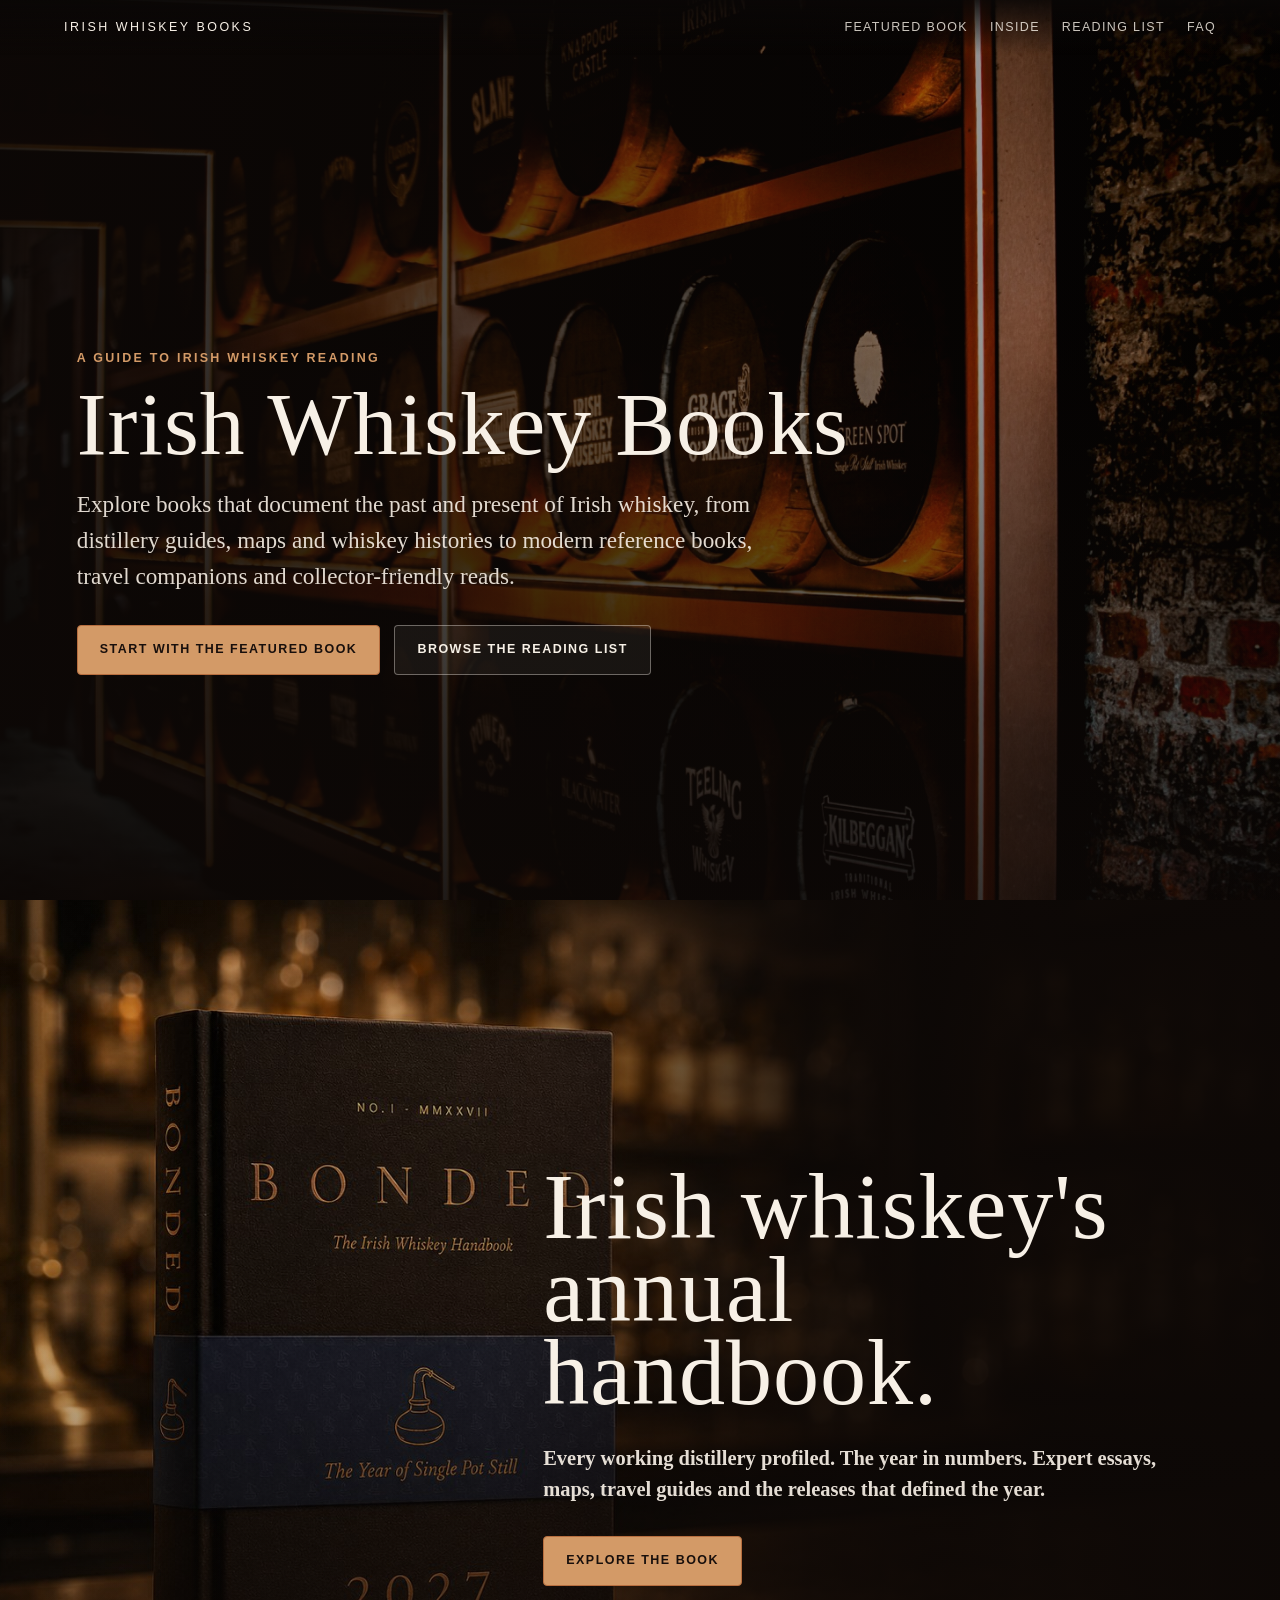
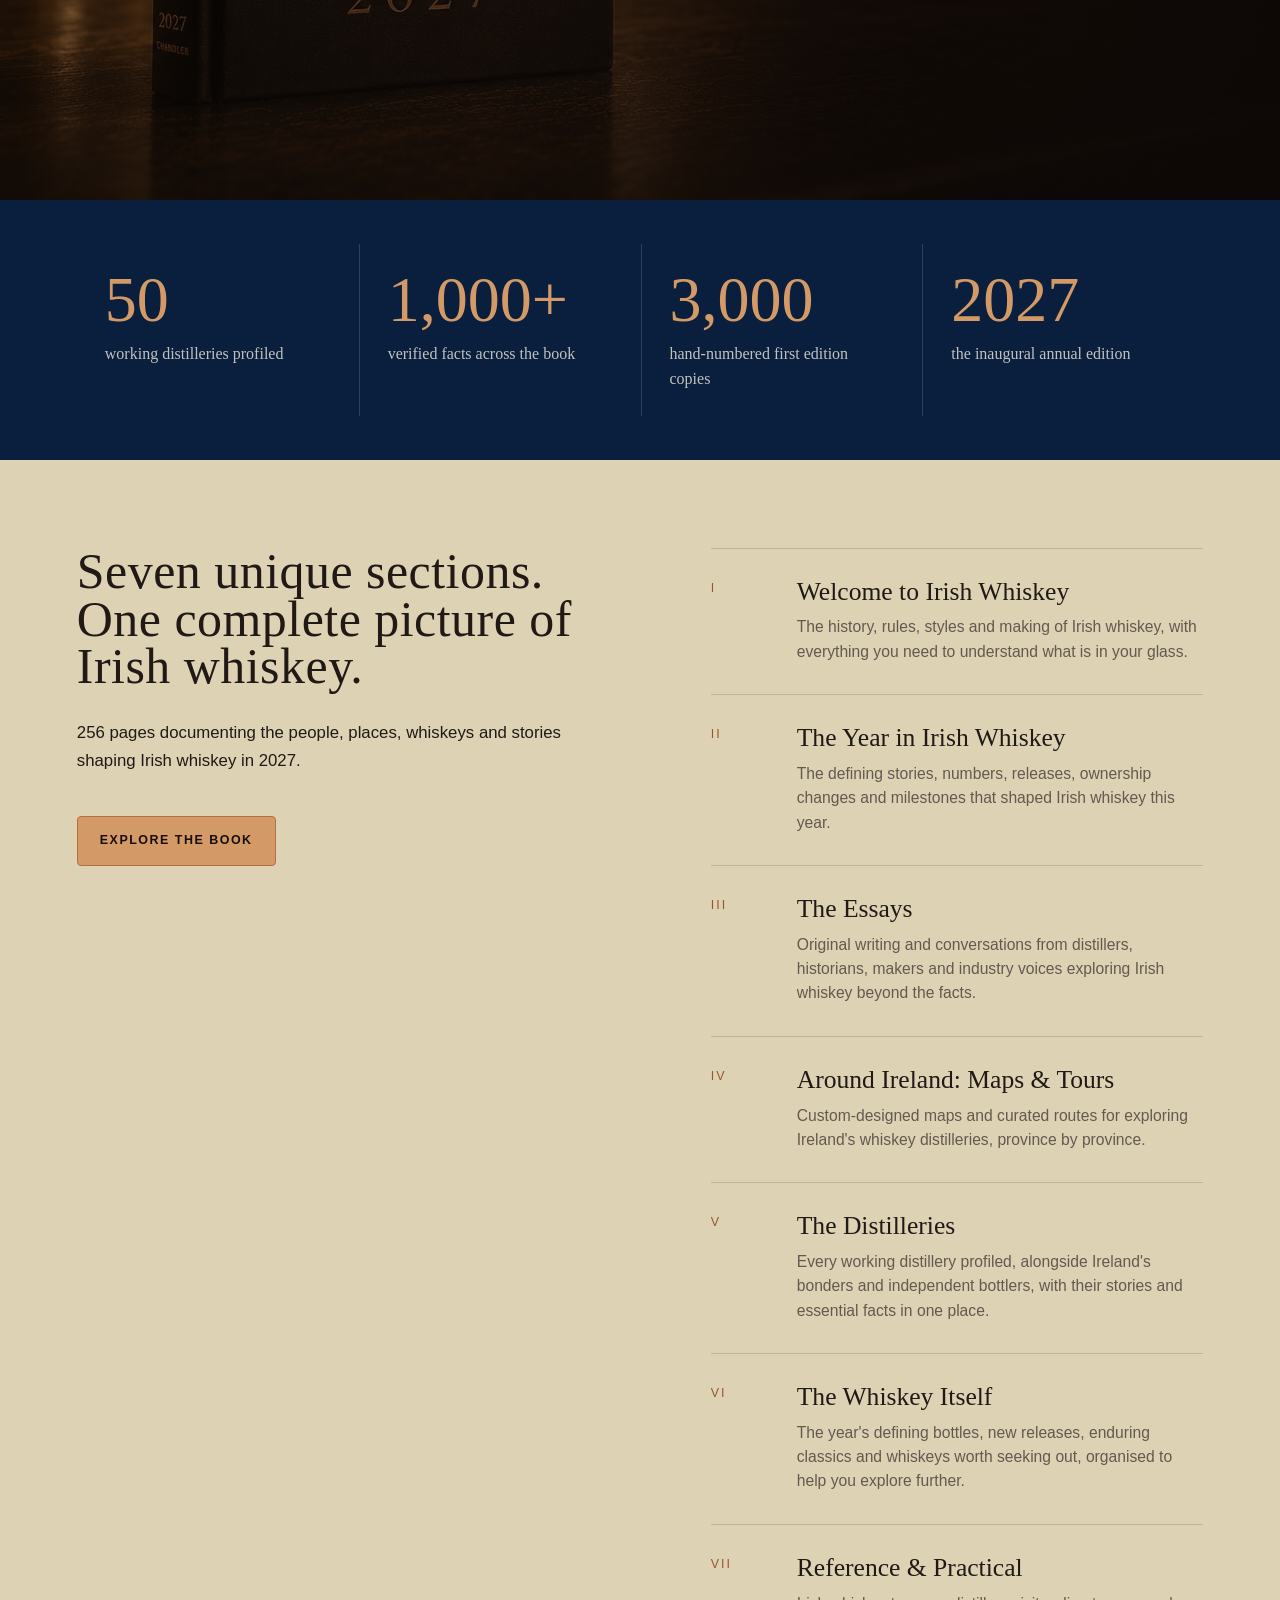
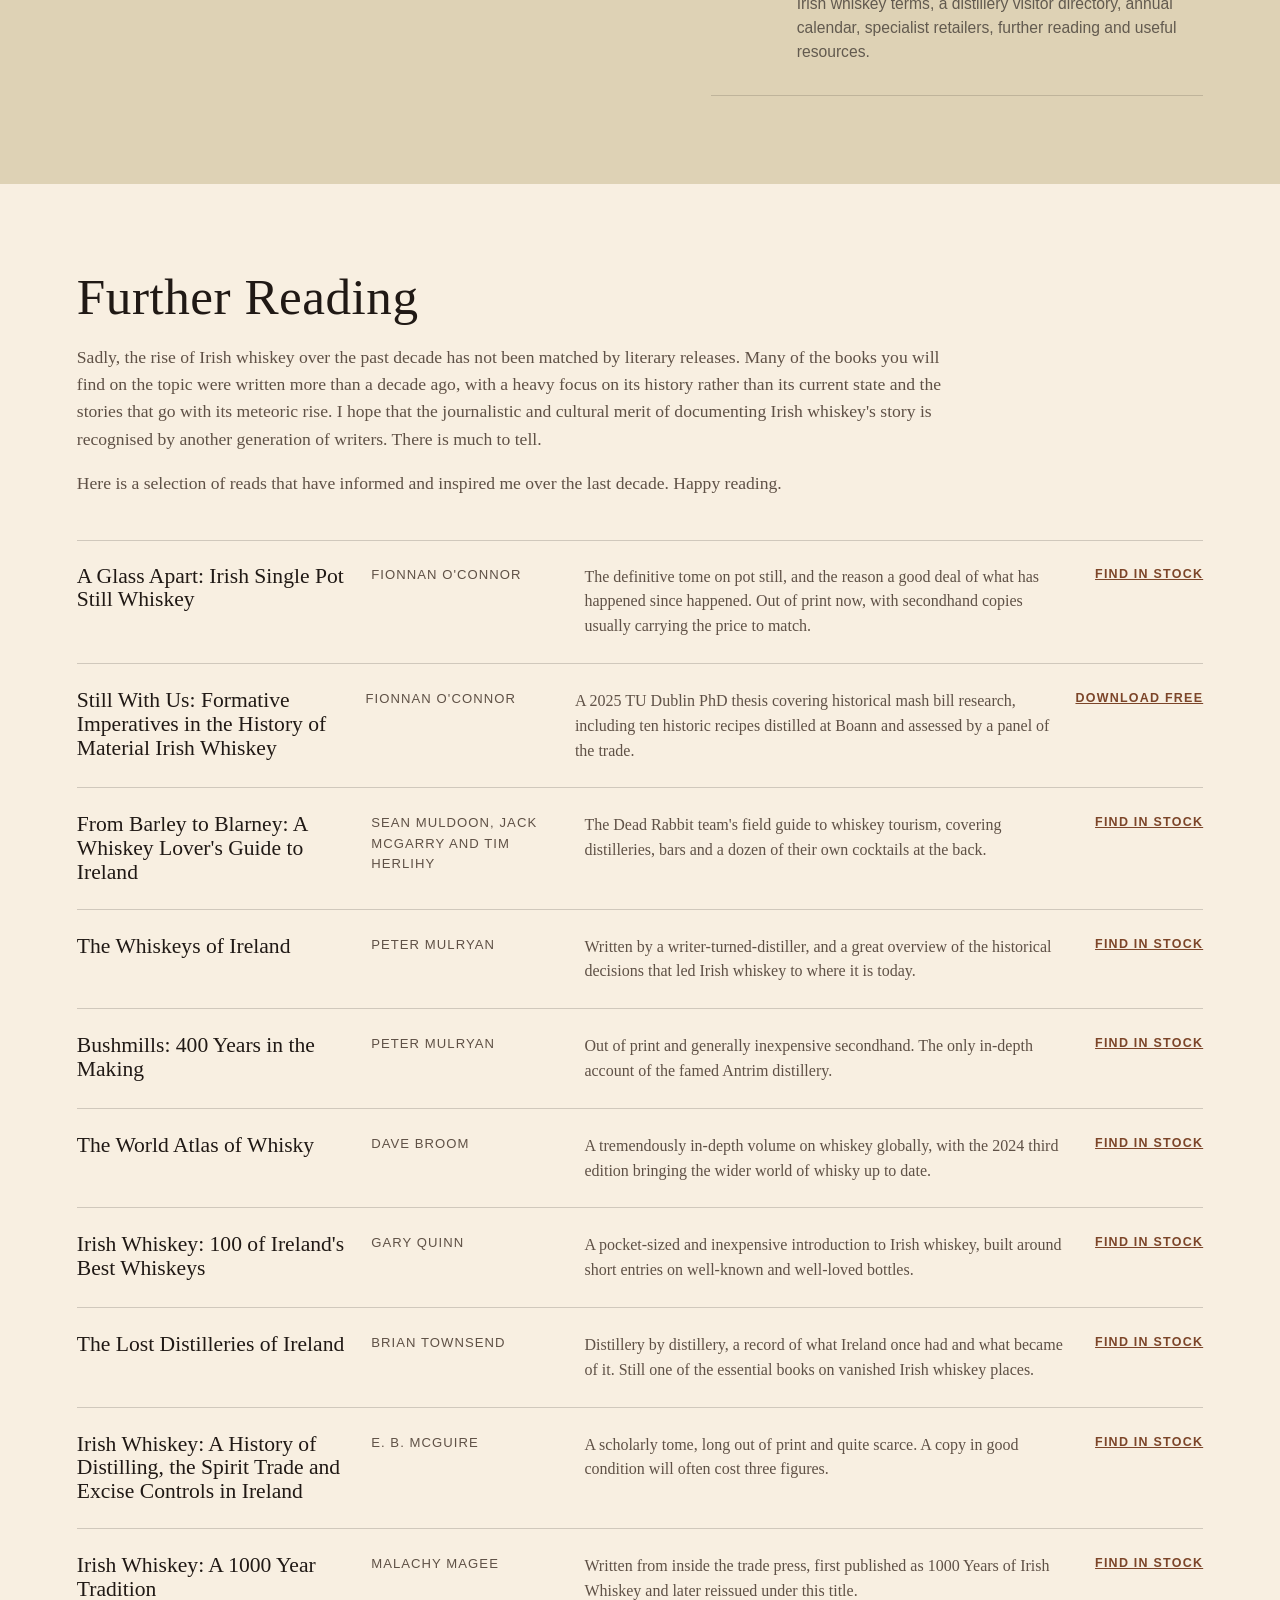
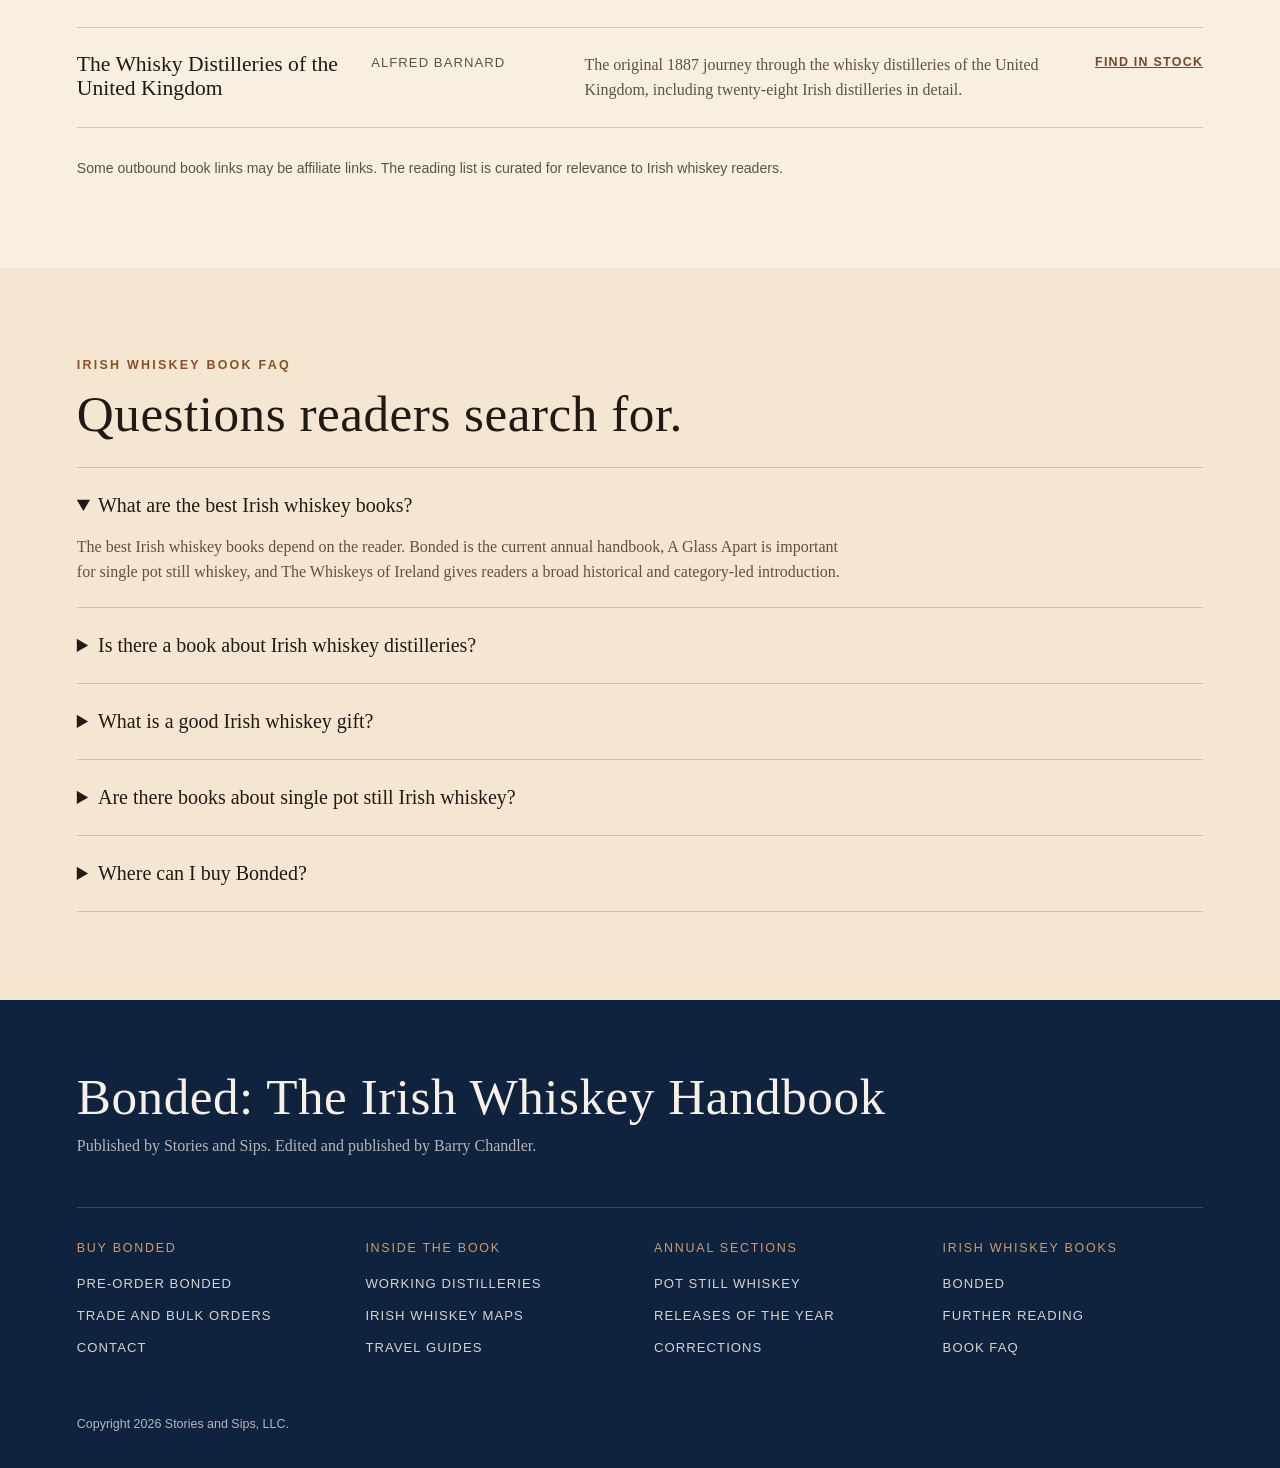
==== index.html @ 0c405971 "Open external links in new windows" ====
<!doctype html>
<html lang="en">
  <head>
    <meta charset="utf-8">
    <meta name="viewport" content="width=device-width, initial-scale=1">
    <title>Irish Whiskey Books | Bonded: The Irish Whiskey Handbook</title>
    <meta name="description" content="Explore Irish whiskey books, from distillery guides and single pot still histories to Bonded: The Irish Whiskey Handbook and other essential Irish whiskey reads.">
    <link rel="canonical" href="https://irishwhiskeybooks.com/">
    <meta name="robots" content="index,follow">
    <meta property="og:title" content="Irish Whiskey Books | Bonded: The Irish Whiskey Handbook">
    <meta property="og:description" content="Explore Irish whiskey books, from distillery guides and single pot still histories to annual handbooks and essential Irish whiskey reads.">
    <meta property="og:type" content="website">
    <meta property="og:url" content="https://irishwhiskeybooks.com/">
    <meta property="og:image" content="https://irishwhiskeybooks.com/assets/barrel-header.jpeg">
    <meta name="twitter:card" content="summary_large_image">
    <meta name="twitter:title" content="Irish Whiskey Books | Bonded: The Irish Whiskey Handbook">
    <meta name="twitter:description" content="Explore Irish whiskey books, from distillery guides and single pot still histories to annual handbooks and essential Irish whiskey reads.">
    <meta name="twitter:image" content="https://irishwhiskeybooks.com/assets/barrel-header.jpeg">
    <link rel="stylesheet" href="styles.css">
    <script type="application/ld+json">
      {
        "@context": "https://schema.org",
        "@graph": [
          {
            "@type": "WebSite",
            "@id": "https://irishwhiskeybooks.com/#website",
            "name": "Irish Whiskey Books",
            "url": "https://irishwhiskeybooks.com/",
            "description": "A curated guide to Irish whiskey books, including distillery guides, single pot still histories, annual handbooks and essential Irish whiskey reads."
          },
          {
            "@type": "Book",
            "@id": "https://irishwhiskeybooks.com/#bonded",
            "name": "Bonded: The Irish Whiskey Handbook",
            "isbn": "978-1-0668172-0-7",
            "bookFormat": "https://schema.org/Hardcover",
            "inLanguage": "en",
            "author": {
              "@type": "Person",
              "name": "Barry Chandler"
            },
            "publisher": {
              "@type": "Organization",
              "name": "Stories and Sips"
            },
            "offers": {
              "@type": "Offer",
              "price": "39.00",
              "priceCurrency": "EUR",
              "availability": "https://schema.org/PreOrder",
              "url": "https://irishwhiskeyhandbook.com/#purchase"
            }
          },
          {
            "@type": "FAQPage",
            "@id": "https://irishwhiskeybooks.com/#faq",
            "mainEntity": [
              {
                "@type": "Question",
                "name": "What are the best Irish whiskey books?",
                "acceptedAnswer": {
                  "@type": "Answer",
                  "text": "For a current annual guide, Bonded: The Irish Whiskey Handbook is designed as a modern reference to Irish whiskey distilleries, releases, maps, numbers, essays and verified facts."
                }
              },
              {
                "@type": "Question",
                "name": "Is there an annual Irish whiskey book?",
                "acceptedAnswer": {
                  "@type": "Answer",
                  "text": "Bonded is an annual Irish whiskey handbook, designed to document the distilleries, makers, releases, maps, numbers and stories shaping Irish whiskey each year."
                }
              },
              {
                "@type": "Question",
                "name": "What book covers Irish whiskey distilleries?",
                "acceptedAnswer": {
                  "@type": "Answer",
                  "text": "Bonded profiles every working Irish whiskey distillery and explains each site through fact boxes, regional context and annual category reporting."
                }
              },
              {
                "@type": "Question",
                "name": "What is a good Irish whiskey book for collectors?",
                "acceptedAnswer": {
                  "@type": "Answer",
                  "text": "Bonded is designed for collectors who want context around limited releases, production shifts, annual milestones and the whiskeys that defined the year."
                }
              },
              {
                "@type": "Question",
                "name": "What book explains single pot still Irish whiskey?",
                "acceptedAnswer": {
                  "@type": "Answer",
                  "text": "Bonded's first edition focuses on The Year of Single Pot Still, while A Glass Apart remains an important modern reference on Irish single pot still whiskey."
                }
              },
              {
                "@type": "Question",
                "name": "Where can I buy Bonded: The Irish Whiskey Handbook?",
                "acceptedAnswer": {
                  "@type": "Answer",
                  "text": "Bonded is available to pre-order from IrishWhiskeyHandbook.com, with global delivery and shipping expected in the first week of December 2026."
                }
              }
            ]
          },
          {
            "@type": "ItemList",
            "@id": "https://irishwhiskeybooks.com/#reading-list",
            "name": "Further Reading",
            "itemListOrder": "https://schema.org/ItemListOrderAscending",
            "numberOfItems": 11,
            "itemListElement": [
              {
                "@type": "ListItem",
                "position": 1,
                "item": {
                  "@type": "Book",
                  "name": "A Glass Apart: Irish Single Pot Still Whiskey",
                  "url": "https://www.elsefinebooksellers.com/product/11438/A-Glass-Apart-Irish-Single-Pot-Still-Whiskey",
                  "author": {
                    "@type": "Person",
                    "name": "Fionnan O'Connor"
                  }
                }
              },
              {
                "@type": "ListItem",
                "position": 2,
                "item": {
                  "@type": "Book",
                  "name": "Still With Us: Formative Imperatives in the History of Material Irish Whiskey, c. 1324 to 1980",
                  "url": "https://arrow.tudublin.ie/tfschcafdoc/7/",
                  "author": {
                    "@type": "Person",
                    "name": "Fionnan O'Connor"
                  }
                }
              },
              {
                "@type": "ListItem",
                "position": 3,
                "item": {
                  "@type": "Book",
                  "name": "From Barley to Blarney: A Whiskey Lover's Guide to Ireland",
                  "url": "https://www.speedyhen.com/product/sean-muldoon/from-barley-to-blarney--a-whiskey-lovers-guide-to-ireland/23897467"
                }
              },
              {
                "@type": "ListItem",
                "position": 4,
                "item": {
                  "@type": "Book",
                  "name": "The Whiskeys of Ireland",
                  "url": "https://blackwaterdistillery.ie/product/whiskeys-of-ireland-signed/",
                  "author": {
                    "@type": "Person",
                    "name": "Peter Mulryan"
                  }
                }
              },
              {
                "@type": "ListItem",
                "position": 5,
                "item": {
                  "@type": "Book",
                  "name": "Bushmills: 400 Years in the Making",
                  "url": "https://www.amazon.co.uk/Bushmills-400-Years-Making/dp/1847580920",
                  "author": {
                    "@type": "Person",
                    "name": "Peter Mulryan"
                  }
                }
              },
              {
                "@type": "ListItem",
                "position": 6,
                "item": {
                  "@type": "Book",
                  "name": "The World Atlas of Whisky",
                  "url": "https://www.amazon.nl/-/en/World-Atlas-Whisky-3rd-distilleries/dp/1784726737",
                  "author": {
                    "@type": "Person",
                    "name": "Dave Broom"
                  }
                }
              },
              {
                "@type": "ListItem",
                "position": 7,
                "item": {
                  "@type": "Book",
                  "name": "Irish Whiskey: 100 of Ireland's Best Whiskeys",
                  "url": "https://www.amazon.nl/-/en/Irish-Whiskey-Irelands-best-known-most-loved/dp/0008340668",
                  "author": {
                    "@type": "Person",
                    "name": "Gary Quinn"
                  }
                }
              },
              {
                "@type": "ListItem",
                "position": 8,
                "item": {
                  "@type": "Book",
                  "name": "The Lost Distilleries of Ireland",
                  "url": "https://www.abebooks.co.uk/Lost-Distilleries-Ireland-Brian-Townsend-Neil/32471209295/bd",
                  "author": {
                    "@type": "Person",
                    "name": "Brian Townsend"
                  }
                }
              },
              {
                "@type": "ListItem",
                "position": 9,
                "item": {
                  "@type": "Book",
                  "name": "Irish Whiskey: A History of Distilling, the Spirit Trade and Excise Controls in Ireland",
                  "url": "https://www.deburcararebooks.com/product/books/history/mcguire-irish-whiskey/",
                  "author": {
                    "@type": "Person",
                    "name": "E. B. McGuire"
                  }
                }
              },
              {
                "@type": "ListItem",
                "position": 10,
                "item": {
                  "@type": "Book",
                  "name": "Irish Whiskey: A 1000 Year Tradition",
                  "url": "https://www.abebooks.com/9780862782283/Irish-Whiskey-1000-Year-Tradition-0862782287/plp",
                  "author": {
                    "@type": "Person",
                    "name": "Malachy Magee"
                  }
                }
              },
              {
                "@type": "ListItem",
                "position": 11,
                "item": {
                  "@type": "Book",
                  "name": "The Whisky Distilleries of the United Kingdom",
                  "url": "https://birlinn.co.uk/product/the-whisky-distilleries-of-the-united-kingdom-2/",
                  "author": {
                    "@type": "Person",
                    "name": "Alfred Barnard"
                  }
                }
              }
            ]
          }
        ]
      }
    </script>
  </head>
  <body>
    <header class="site-header" aria-label="Irish Whiskey Books">
      <a class="brand" href="#top">Irish Whiskey Books</a>
      <nav aria-label="Main navigation">
        <a href="#featured-book">Featured Book</a>
        <a href="#inside">Inside</a>
        <a href="#reading-list">Reading List</a>
        <a href="#faq">FAQ</a>
      </nav>
    </header>

    <main id="top">
      <section class="hero hero-category">
        <div class="hero-media" aria-hidden="true">
          <img src="assets/barrel-header.jpeg" alt="">
        </div>
        <div class="hero-overlay"></div>
        <div class="hero-content hero-content-left">
          <p class="kicker">A guide to Irish whiskey reading</p>
          <h1>Irish Whiskey Books</h1>
          <p class="lede">Explore books that document the past and present of Irish whiskey, from distillery guides, maps and whiskey histories to modern reference books, travel companions and collector-friendly reads.</p>
          <div class="actions">
            <a class="button primary" href="#featured-book">Start With The Featured Book</a>
            <a class="button secondary" href="#reading-list">Browse The Reading List</a>
          </div>
        </div>
      </section>

      <section class="bonded-feature-hero" id="featured-book" aria-label="Bonded: The Irish Whiskey Handbook">
        <div class="bonded-feature-media" aria-hidden="true">
          <img src="assets/bonded-header.jpeg" alt="">
        </div>
        <div class="bonded-feature-overlay"></div>
        <div class="bonded-feature-copy">
          <h2>Irish whiskey's annual handbook.</h2>
          <p>Every working distillery profiled. The year in numbers. Expert essays, maps, travel guides and the releases that defined the year.</p>
          <div class="bonded-actions">
            <a class="button primary" href="https://irishwhiskeyhandbook.com/" target="_blank" rel="noopener noreferrer">Explore the Book</a>
          </div>
        </div>
      </section>

      <section class="stats section section-blue" aria-label="Bonded at a glance">
        <div>
          <strong>50</strong>
          <span>working distilleries profiled</span>
        </div>
        <div>
          <strong>1,000+</strong>
          <span>verified facts across the book</span>
        </div>
        <div>
          <strong>3,000</strong>
          <span>hand-numbered first edition copies</span>
        </div>
        <div>
          <strong>2027</strong>
          <span>the inaugural annual edition</span>
        </div>
      </section>

      <section class="section section-cream sections-overview" id="inside">
        <div class="sections-statement">
          <h2>Seven unique sections. One complete picture of Irish whiskey.</h2>
          <p>256 pages documenting the people, places, whiskeys and stories shaping Irish whiskey in 2027.</p>
          <a class="button primary section-button" href="https://irishwhiskeyhandbook.com/" target="_blank" rel="noopener noreferrer">Explore the Book</a>
        </div>

        <div class="sections-list" aria-label="Bonded book sections">
          <article>
            <span>I</span>
            <div>
              <h3>Welcome to Irish Whiskey</h3>
              <p>The history, rules, styles and making of Irish whiskey, with everything you need to understand what is in your glass.</p>
            </div>
          </article>
          <article>
            <span>II</span>
            <div>
              <h3>The Year in Irish Whiskey</h3>
              <p>The defining stories, numbers, releases, ownership changes and milestones that shaped Irish whiskey this year.</p>
            </div>
          </article>
          <article>
            <span>III</span>
            <div>
              <h3>The Essays</h3>
              <p>Original writing and conversations from distillers, historians, makers and industry voices exploring Irish whiskey beyond the facts.</p>
            </div>
          </article>
          <article>
            <span>IV</span>
            <div>
              <h3>Around Ireland: Maps &amp; Tours</h3>
              <p>Custom-designed maps and curated routes for exploring Ireland's whiskey distilleries, province by province.</p>
            </div>
          </article>
          <article>
            <span>V</span>
            <div>
              <h3>The Distilleries</h3>
              <p>Every working distillery profiled, alongside Ireland's bonders and independent bottlers, with their stories and essential facts in one place.</p>
            </div>
          </article>
          <article>
            <span>VI</span>
            <div>
              <h3>The Whiskey Itself</h3>
              <p>The year's defining bottles, new releases, enduring classics and whiskeys worth seeking out, organised to help you explore further.</p>
            </div>
          </article>
          <article>
            <span>VII</span>
            <div>
              <h3>Reference &amp; Practical</h3>
              <p>Irish whiskey terms, a distillery visitor directory, annual calendar, specialist retailers, further reading and useful resources.</p>
            </div>
          </article>
        </div>
      </section>

      <section class="section reading-list section-paper" id="reading-list">
        <div class="section-heading">
          <h2>Further Reading</h2>
          <div class="reading-intro">
            <p>Sadly, the rise of Irish whiskey over the past decade has not been matched by literary releases. Many of the books you will find on the topic were written more than a decade ago, with a heavy focus on its history rather than its current state and the stories that go with its meteoric rise. I hope that the journalistic and cultural merit of documenting Irish whiskey's story is recognised by another generation of writers. There is much to tell.</p>
            <p>Here is a selection of reads that have informed and inspired me over the last decade. Happy reading.</p>
          </div>
        </div>

        <div class="book-list">
          <article>
            <h3>A Glass Apart: Irish Single Pot Still Whiskey</h3>
            <p class="byline">Fionnan O'Connor</p>
            <p>The definitive tome on pot still, and the reason a good deal of what has happened since happened. Out of print now, with secondhand copies usually carrying the price to match.</p>
            <a href="https://www.elsefinebooksellers.com/product/11438/A-Glass-Apart-Irish-Single-Pot-Still-Whiskey" aria-label="Find A Glass Apart in stock" target="_blank" rel="noopener noreferrer">Find in stock</a>
          </article>
          <article>
            <h3>Still With Us: Formative Imperatives in the History of Material Irish Whiskey</h3>
            <p class="byline">Fionnan O'Connor</p>
            <p>A 2025 TU Dublin PhD thesis covering historical mash bill research, including ten historic recipes distilled at Boann and assessed by a panel of the trade.</p>
            <a href="https://arrow.tudublin.ie/tfschcafdoc/7/" aria-label="Download Still With Us from TU Dublin" target="_blank" rel="noopener noreferrer">Download free</a>
          </article>
          <article>
            <h3>From Barley to Blarney: A Whiskey Lover's Guide to Ireland</h3>
            <p class="byline">Sean Muldoon, Jack McGarry and Tim Herlihy</p>
            <p>The Dead Rabbit team's field guide to whiskey tourism, covering distilleries, bars and a dozen of their own cocktails at the back.</p>
            <a href="https://www.speedyhen.com/product/sean-muldoon/from-barley-to-blarney--a-whiskey-lovers-guide-to-ireland/23897467" aria-label="Find From Barley to Blarney in stock" target="_blank" rel="noopener noreferrer">Find in stock</a>
          </article>
          <article>
            <h3>The Whiskeys of Ireland</h3>
            <p class="byline">Peter Mulryan</p>
            <p>Written by a writer-turned-distiller, and a great overview of the historical decisions that led Irish whiskey to where it is today.</p>
            <a href="https://blackwaterdistillery.ie/product/whiskeys-of-ireland-signed/" aria-label="Find The Whiskeys of Ireland in stock" target="_blank" rel="noopener noreferrer">Find in stock</a>
          </article>
          <article>
            <h3>Bushmills: 400 Years in the Making</h3>
            <p class="byline">Peter Mulryan</p>
            <p>Out of print and generally inexpensive secondhand. The only in-depth account of the famed Antrim distillery.</p>
            <a href="https://www.amazon.co.uk/Bushmills-400-Years-Making/dp/1847580920" aria-label="Find Bushmills: 400 Years in the Making in stock" target="_blank" rel="noopener noreferrer">Find in stock</a>
          </article>
          <article>
            <h3>The World Atlas of Whisky</h3>
            <p class="byline">Dave Broom</p>
            <p>A tremendously in-depth volume on whiskey globally, with the 2024 third edition bringing the wider world of whisky up to date.</p>
            <a href="https://www.amazon.nl/-/en/World-Atlas-Whisky-3rd-distilleries/dp/1784726737" aria-label="Find The World Atlas of Whisky in stock" target="_blank" rel="noopener noreferrer">Find in stock</a>
          </article>
          <article>
            <h3>Irish Whiskey: 100 of Ireland's Best Whiskeys</h3>
            <p class="byline">Gary Quinn</p>
            <p>A pocket-sized and inexpensive introduction to Irish whiskey, built around short entries on well-known and well-loved bottles.</p>
            <a href="https://www.amazon.nl/-/en/Irish-Whiskey-Irelands-best-known-most-loved/dp/0008340668" aria-label="Find Irish Whiskey: 100 of Ireland's Best Whiskeys in stock" target="_blank" rel="noopener noreferrer">Find in stock</a>
          </article>
          <article>
            <h3>The Lost Distilleries of Ireland</h3>
            <p class="byline">Brian Townsend</p>
            <p>Distillery by distillery, a record of what Ireland once had and what became of it. Still one of the essential books on vanished Irish whiskey places.</p>
            <a href="https://www.abebooks.co.uk/Lost-Distilleries-Ireland-Brian-Townsend-Neil/32471209295/bd" aria-label="Find The Lost Distilleries of Ireland in stock" target="_blank" rel="noopener noreferrer">Find in stock</a>
          </article>
          <article>
            <h3>Irish Whiskey: A History of Distilling, the Spirit Trade and Excise Controls in Ireland</h3>
            <p class="byline">E. B. McGuire</p>
            <p>A scholarly tome, long out of print and quite scarce. A copy in good condition will often cost three figures.</p>
            <a href="https://www.deburcararebooks.com/product/books/history/mcguire-irish-whiskey/" aria-label="Find E. B. McGuire's Irish Whiskey in stock" target="_blank" rel="noopener noreferrer">Find in stock</a>
          </article>
          <article>
            <h3>Irish Whiskey: A 1000 Year Tradition</h3>
            <p class="byline">Malachy Magee</p>
            <p>Written from inside the trade press, first published as 1000 Years of Irish Whiskey and later reissued under this title.</p>
            <a href="https://www.abebooks.com/9780862782283/Irish-Whiskey-1000-Year-Tradition-0862782287/plp" aria-label="Find Irish Whiskey: A 1000 Year Tradition in stock" target="_blank" rel="noopener noreferrer">Find in stock</a>
          </article>
          <article>
            <h3>The Whisky Distilleries of the United Kingdom</h3>
            <p class="byline">Alfred Barnard</p>
            <p>The original 1887 journey through the whisky distilleries of the United Kingdom, including twenty-eight Irish distilleries in detail.</p>
            <a href="https://birlinn.co.uk/product/the-whisky-distilleries-of-the-united-kingdom-2/" aria-label="Find The Whisky Distilleries of the United Kingdom in stock" target="_blank" rel="noopener noreferrer">Find in stock</a>
          </article>
        </div>
        <p class="affiliate-note">Some outbound book links may be affiliate links. The reading list is curated for relevance to Irish whiskey readers.</p>
      </section>

      <section class="section faq section-cream" id="faq">
        <p class="section-label">Irish Whiskey Book FAQ</p>
        <h2>Questions readers search for.</h2>
        <details open>
          <summary>What are the best Irish whiskey books?</summary>
          <p>The best Irish whiskey books depend on the reader. Bonded is the current annual handbook, A Glass Apart is important for single pot still whiskey, and The Whiskeys of Ireland gives readers a broad historical and category-led introduction.</p>
        </details>
        <details>
          <summary>Is there a book about Irish whiskey distilleries?</summary>
          <p>Yes. Bonded profiles every working Irish whiskey distillery and explains each site through clear fact boxes and regional context.</p>
        </details>
        <details>
          <summary>What is a good Irish whiskey gift?</summary>
          <p>A hardback Irish whiskey book makes a strong gift for collectors, travellers, bartenders and anyone building a deeper understanding of Ireland's national spirit.</p>
        </details>
        <details>
          <summary>Are there books about single pot still Irish whiskey?</summary>
          <p>Yes. Bonded's first edition focuses on The Year of Single Pot Still, while A Glass Apart remains an important modern reference on the style.</p>
        </details>
        <details>
          <summary>Where can I buy Bonded?</summary>
          <p>Bonded is available to pre-order from IrishWhiskeyHandbook.com, with global delivery and shipping expected in the first week of December 2026.</p>
        </details>
      </section>
    </main>

    <footer class="site-footer">
      <div class="footer-intro">
        <h2>Bonded: The Irish Whiskey Handbook</h2>
        <p>Published by Stories and Sips. Edited and published by Barry Chandler.</p>
      </div>
      <div class="footer-grid">
        <div>
          <h3>Buy Bonded</h3>
          <a href="https://irishwhiskeyhandbook.com/#purchase" target="_blank" rel="noopener noreferrer">Pre-order Bonded</a>
          <a href="https://irishwhiskeyhandbook.com/trade/" target="_blank" rel="noopener noreferrer">Trade And Bulk Orders</a>
          <a href="https://irishwhiskeyhandbook.com/contact/" target="_blank" rel="noopener noreferrer">Contact</a>
        </div>
        <div>
          <h3>Inside The Book</h3>
          <a href="https://irishwhiskeyhandbook.com/working-distilleries/" target="_blank" rel="noopener noreferrer">Working Distilleries</a>
          <a href="https://irishwhiskeyhandbook.com/irish-whiskey-maps/" target="_blank" rel="noopener noreferrer">Irish Whiskey Maps</a>
          <a href="https://irishwhiskeyhandbook.com/irish-whiskey-travel-guides/" target="_blank" rel="noopener noreferrer">Travel Guides</a>
        </div>
        <div>
          <h3>Annual Sections</h3>
          <a href="https://irishwhiskeyhandbook.com/pot-still-whiskey/" target="_blank" rel="noopener noreferrer">Pot Still Whiskey</a>
          <a href="https://irishwhiskeyhandbook.com/releases-of-the-year/" target="_blank" rel="noopener noreferrer">Releases Of The Year</a>
          <a href="https://irishwhiskeyhandbook.com/corrections/" target="_blank" rel="noopener noreferrer">Corrections</a>
        </div>
        <div>
          <h3>Irish Whiskey Books</h3>
          <a href="#featured-book">Bonded</a>
          <a href="#reading-list">Further Reading</a>
          <a href="#faq">Book FAQ</a>
        </div>
      </div>
      <p class="copyright">Copyright 2026 Stories and Sips, LLC.</p>
    </footer>
  </body>
</html>
---- styles.css ----
:root {
  --ink: #f7f0e6;
  --muted: #cbbda9;
  --paper: #f8efe1;
  --paper-ink: #201915;
  --paper-muted: #5f5146;
  --brown: #17100d;
  --brown-2: #261813;
  --blue: #091f3d;
  --copper: #b76e3f;
  --copper-light: #d39a67;
  --line-dark: rgba(247, 240, 230, 0.18);
  --line-paper: rgba(32, 25, 21, 0.18);
}

* {
  box-sizing: border-box;
}

html {
  scroll-behavior: smooth;
}

body {
  margin: 0;
  color: var(--ink);
  background: var(--brown);
  font-family: "Iowan Old Style", Iowan, Georgia, "Times New Roman", serif;
  line-height: 1.55;
}

img {
  display: block;
  max-width: 100%;
}

a {
  color: inherit;
}

.site-header {
  position: fixed;
  z-index: 20;
  top: 0;
  right: 0;
  left: 0;
  display: flex;
  align-items: center;
  justify-content: space-between;
  gap: 24px;
  padding: 18px clamp(20px, 5vw, 64px);
  color: var(--ink);
  background: linear-gradient(180deg, rgba(10, 7, 6, 0.88), rgba(10, 7, 6, 0));
}

.brand,
nav,
.kicker,
.section-label,
.button,
.shipping-note,
.byline,
.affiliate-note,
.footer-grid h3,
.footer-grid a,
.copyright {
  font-family: Arial, Helvetica, sans-serif;
}

.brand {
  font-size: 0.78rem;
  letter-spacing: 0.2em;
  text-decoration: none;
  text-transform: uppercase;
}

nav {
  display: flex;
  flex-wrap: wrap;
  gap: 22px;
  font-size: 0.78rem;
  letter-spacing: 0.11em;
  text-transform: uppercase;
}

nav a {
  color: rgba(247, 240, 230, 0.82);
  text-decoration: none;
}

.hero {
  position: relative;
  min-height: 100vh;
  display: grid;
  align-items: center;
  overflow: hidden;
  padding: 128px clamp(22px, 6vw, 84px) 76px;
}

.hero-media,
.hero-overlay {
  position: absolute;
  inset: 0;
}

.hero-media img {
  width: 100%;
  height: 100%;
  object-fit: cover;
  filter: saturate(0.96) contrast(1.04);
}

.hero-overlay {
  background:
    linear-gradient(90deg, rgba(13, 8, 6, 0.1) 0%, rgba(13, 8, 6, 0.2) 38%, rgba(13, 8, 6, 0.82) 76%, rgba(13, 8, 6, 0.94) 100%),
    linear-gradient(0deg, rgba(13, 8, 6, 0.78) 0%, rgba(13, 8, 6, 0.04) 58%);
}

.hero-category .hero-overlay {
  background:
    linear-gradient(90deg, rgba(13, 8, 6, 0.9) 0%, rgba(13, 8, 6, 0.7) 38%, rgba(13, 8, 6, 0.18) 100%),
    linear-gradient(0deg, rgba(13, 8, 6, 0.72) 0%, rgba(13, 8, 6, 0.08) 62%);
}

.hero-content {
  position: relative;
  z-index: 2;
  max-width: 600px;
  margin-left: auto;
  padding-top: 8vh;
}

.hero-content-left {
  max-width: 1120px;
  margin-right: auto;
  margin-left: 0;
}

.kicker,
.section-label {
  margin: 0 0 14px;
  color: var(--copper-light);
  font-size: 0.78rem;
  font-weight: 700;
  letter-spacing: 0.18em;
  text-transform: uppercase;
}

h1,
h2,
h3,
p {
  margin-top: 0;
}

h1 {
  margin-bottom: 22px;
  font-size: clamp(3.8rem, 7vw, 7.4rem);
  line-height: 0.92;
  font-weight: 400;
  letter-spacing: 0.01em;
}

.hero-content-left h1 {
  white-space: nowrap;
}

h2 {
  margin-bottom: 22px;
  font-size: clamp(2rem, 4vw, 4.5rem);
  line-height: 0.98;
  font-weight: 400;
  letter-spacing: 0.01em;
}

h3 {
  margin-bottom: 12px;
  font-size: 1.35rem;
  line-height: 1.1;
  font-weight: 400;
}

.lede {
  max-width: 680px;
  color: rgba(247, 240, 230, 0.9);
  font-size: clamp(1.15rem, 2vw, 1.45rem);
}

.actions {
  display: flex;
  flex-wrap: wrap;
  gap: 14px;
  margin-top: 30px;
}

.button {
  display: inline-flex;
  align-items: center;
  justify-content: center;
  min-height: 50px;
  padding: 13px 22px;
  border: 1px solid rgba(247, 240, 230, 0.38);
  border-radius: 4px;
  font-size: 0.78rem;
  font-weight: 700;
  letter-spacing: 0.12em;
  text-decoration: none;
  text-transform: uppercase;
}

.button.primary {
  border-color: var(--copper);
  color: #180f0c;
  background: var(--copper-light);
}

.button.secondary {
  color: var(--ink);
  background: rgba(247, 240, 230, 0.06);
}

.actions-paper .button.secondary {
  color: var(--paper-ink);
  border-color: rgba(32, 25, 21, 0.26);
  background: rgba(32, 25, 21, 0.04);
}

.shipping-note {
  margin: 18px 0 0;
  color: rgba(247, 240, 230, 0.72);
  font-size: 0.9rem;
}

.paper-note {
  color: var(--paper-muted);
}

.bonded-feature-hero {
  position: relative;
  min-height: 100vh;
  display: grid;
  align-items: center;
  overflow: hidden;
  padding: 128px clamp(22px, 6vw, 84px) 76px;
}

.bonded-feature-media,
.bonded-feature-overlay {
  position: absolute;
  inset: 0;
}

.bonded-feature-media img {
  width: 100%;
  height: 100%;
  object-fit: cover;
}

.bonded-feature-overlay {
  background:
    linear-gradient(90deg, rgba(13, 8, 6, 0.05) 0%, rgba(13, 8, 6, 0.14) 38%, rgba(13, 8, 6, 0.84) 63%, rgba(13, 8, 6, 0.98) 100%),
    linear-gradient(0deg, rgba(13, 8, 6, 0.7) 0%, rgba(13, 8, 6, 0.08) 58%);
}

.bonded-feature-copy {
  position: relative;
  z-index: 2;
  max-width: 660px;
  margin-left: auto;
  color: var(--ink);
}

.bonded-feature-copy h2 {
  margin-bottom: 28px;
  font-size: clamp(4rem, 7.2vw, 7.8rem);
  line-height: 0.9;
}

.bonded-feature-copy p {
  max-width: 620px;
  color: rgba(247, 240, 230, 0.92);
  font-size: clamp(1.08rem, 1.6vw, 1.35rem);
  font-weight: 700;
}

.bonded-actions {
  margin-top: 30px;
}

.bonded-feature-copy .shipping-note {
  margin-top: 18px;
  color: rgba(247, 240, 230, 0.86);
  font-size: 0.78rem;
  font-weight: 700;
  letter-spacing: 0.16em;
  text-transform: uppercase;
}

.look-inside {
  display: inline-block;
  margin-top: 54px;
  color: rgba(247, 240, 230, 0.8);
  font-family: Arial, Helvetica, sans-serif;
  font-size: 0.74rem;
  font-weight: 700;
  letter-spacing: 0.16em;
  text-decoration: none;
  text-transform: uppercase;
}

.section {
  padding: 88px clamp(22px, 6vw, 84px);
}

.section-brown {
  color: var(--ink);
  background: linear-gradient(180deg, #1a110e 0%, #231610 100%);
}

.section-blue,
.book-band {
  color: var(--ink);
  background: var(--blue);
}

.section-cream {
  color: var(--paper-ink);
  background: #f4e6d0;
}

.section-paper {
  color: var(--paper-ink);
  background: var(--paper);
}

.intro,
.methodology,
.featured-book,
.preview-section,
.sections-overview {
  display: grid;
  grid-template-columns: minmax(0, 1.05fr) minmax(280px, 0.95fr);
  gap: clamp(36px, 7vw, 92px);
  align-items: center;
}

.intro-copy p,
.method-list p,
.preview-copy p,
.featured-copy p {
  color: var(--muted);
  font-size: 1.18rem;
}

.featured-copy p,
.method-list-paper p {
  color: var(--paper-muted);
}

.standfirst {
  color: var(--paper-ink);
  font-size: clamp(1.25rem, 2vw, 1.55rem);
}

.book-image {
  margin: 0;
}

.book-image img {
  width: 100%;
  aspect-ratio: 3 / 2;
  object-fit: cover;
  box-shadow: 0 28px 80px rgba(32, 25, 21, 0.22);
}

.intro-copy p:last-child,
.method-list p:last-child,
.preview-copy p:last-child {
  margin-bottom: 0;
}

.stats {
  display: grid;
  grid-template-columns: repeat(4, minmax(0, 1fr));
  gap: 1px;
  padding-top: 44px;
  padding-bottom: 44px;
}

.stats div {
  padding: 24px 28px;
  border-left: 1px solid rgba(247, 240, 230, 0.16);
}

.stats div:first-child {
  border-left: 0;
}

.stats strong,
.price {
  display: block;
  color: var(--copper-light);
  font-size: clamp(2.6rem, 5vw, 5rem);
  line-height: 1;
  font-weight: 400;
}

.stats span {
  display: block;
  max-width: 190px;
  margin-top: 10px;
  color: rgba(247, 240, 230, 0.78);
}

.section-heading {
  max-width: 890px;
  margin-bottom: 42px;
}

.section-heading p {
  color: var(--paper-muted);
  font-size: 1.1rem;
}

.section-heading-dark p {
  color: var(--muted);
}

.inside .section-label,
.section-paper .section-label,
.faq .section-label {
  color: #8b4f2c;
}

.sections-overview {
  align-items: start;
  background: #ded2b5;
}

.sections-statement {
  position: sticky;
  top: 96px;
}

.sections-statement h2 {
  max-width: 680px;
  margin-bottom: 28px;
  font-size: clamp(2.1rem, 3.9vw, 4.25rem);
  line-height: 0.96;
}

.sections-statement p {
  max-width: 560px;
  color: #1f1a16;
  font-family: Arial, Helvetica, sans-serif;
  font-size: 1.05rem;
  line-height: 1.65;
}

.section-button {
  margin-top: 24px;
  color: #180f0c;
}

.sections-list {
  display: grid;
  border-top: 1px solid rgba(32, 25, 21, 0.16);
}

.sections-list article {
  display: grid;
  grid-template-columns: 58px 1fr;
  gap: 28px;
  padding: 30px 0;
  border-bottom: 1px solid rgba(32, 25, 21, 0.16);
}

.sections-list span {
  color: #9a552f;
  font-family: Arial, Helvetica, sans-serif;
  font-size: 0.78rem;
  letter-spacing: 0.16em;
}

.sections-list h3 {
  margin-bottom: 10px;
  font-size: clamp(1.55rem, 2vw, 2rem);
  line-height: 1.05;
}

.sections-list p {
  max-width: 760px;
  margin-bottom: 0;
  color: #625a4f;
  font-family: Arial, Helvetica, sans-serif;
  font-size: 0.98rem;
}

.feature-grid {
  display: grid;
  grid-template-columns: repeat(3, minmax(0, 1fr));
  gap: 1px;
}

.feature-grid article {
  min-height: 290px;
  padding: 30px;
  border: 1px solid var(--line-paper);
  background: rgba(255, 255, 255, 0.26);
}

.feature-grid span {
  display: block;
  margin-bottom: 48px;
  color: #8b4f2c;
  font-family: Arial, Helvetica, sans-serif;
  font-size: 0.78rem;
  letter-spacing: 0.16em;
}

.feature-grid p,
.reader-list p,
.book-list p,
.faq p {
  color: var(--paper-muted);
}

.book-band {
  display: flex;
  align-items: center;
  justify-content: space-between;
  gap: 28px;
  box-shadow: 0 28px 90px rgba(0, 0, 0, 0.32);
}

.book-band div {
  max-width: 850px;
}

.book-band p:last-child {
  margin-bottom: 0;
  color: rgba(247, 240, 230, 0.82);
  font-size: 1.1rem;
}

.reader-list {
  display: grid;
  grid-template-columns: repeat(4, minmax(0, 1fr));
  gap: 24px;
  margin-top: 38px;
}

.reader-list p {
  margin-bottom: 0;
  padding-top: 18px;
  border-top: 1px solid var(--line-paper);
}

.cta-grid {
  display: grid;
  grid-template-columns: repeat(2, minmax(0, 1fr));
  gap: 24px;
}

.cta-grid article {
  display: flex;
  min-height: 310px;
  flex-direction: column;
  justify-content: space-between;
  padding: 34px;
  border: 1px solid var(--line-dark);
  background: rgba(255, 255, 255, 0.035);
}

.cta-grid p {
  color: var(--muted);
}

.cta-grid .price {
  margin: 8px 0 22px;
  font-size: clamp(2.1rem, 4vw, 3.4rem);
}

.cta-grid .price-small {
  font-size: clamp(1.45rem, 3vw, 2.2rem);
}

.cta-grid .button {
  align-self: flex-start;
}

.book-list {
  display: grid;
  gap: 1px;
  border-top: 1px solid var(--line-paper);
}

.reading-intro {
  max-width: 900px;
}

.reading-intro p {
  color: var(--paper-muted);
  font-size: 1.1rem;
}

.book-list article {
  display: grid;
  grid-template-columns: 1fr 0.7fr 1.8fr auto;
  gap: 24px;
  align-items: start;
  padding: 24px 0;
  border-bottom: 1px solid var(--line-paper);
}

.book-list h3,
.book-list p {
  margin-bottom: 0;
}

.byline {
  font-size: 0.82rem;
  letter-spacing: 0.08em;
  text-transform: uppercase;
}

.book-list a {
  color: #7c4529;
  font-family: Arial, Helvetica, sans-serif;
  font-size: 0.78rem;
  font-weight: 700;
  letter-spacing: 0.1em;
  text-transform: uppercase;
  white-space: nowrap;
}

.affiliate-note {
  max-width: 720px;
  margin: 30px 0 0;
  color: var(--paper-muted);
  font-size: 0.88rem;
}

.faq h2 {
  margin-bottom: 28px;
}

details {
  border-top: 1px solid var(--line-paper);
  padding: 22px 0;
}

details:last-child {
  border-bottom: 1px solid var(--line-paper);
}

summary {
  cursor: pointer;
  font-size: 1.25rem;
}

details p {
  max-width: 780px;
  margin: 14px 0 0;
}

.site-footer {
  padding: 72px clamp(22px, 6vw, 84px) 34px;
  color: var(--ink);
  background: #0f233f;
}

.footer-intro {
  max-width: 880px;
}

.footer-intro h2 {
  margin-bottom: 12px;
}

.site-footer p {
  color: rgba(247, 240, 230, 0.72);
}

.footer-grid {
  display: grid;
  grid-template-columns: repeat(4, minmax(0, 1fr));
  gap: 28px;
  margin: 48px 0 44px;
  padding-top: 34px;
  border-top: 1px solid rgba(247, 240, 230, 0.18);
}

.footer-grid h3 {
  margin-bottom: 18px;
  color: var(--copper-light);
  font-size: 0.78rem;
  letter-spacing: 0.14em;
  text-transform: uppercase;
}

.footer-grid a {
  display: block;
  margin-bottom: 12px;
  color: rgba(247, 240, 230, 0.86);
  font-size: 0.82rem;
  letter-spacing: 0.08em;
  text-decoration: none;
  text-transform: uppercase;
}

.copyright {
  margin: 0;
  font-size: 0.78rem;
}

@media (max-width: 980px) {
  .site-header {
    align-items: flex-start;
    flex-direction: column;
    gap: 10px;
  }

  nav {
    gap: 10px 16px;
  }

  .hero-content {
    max-width: 640px;
    margin-left: 0;
    padding-top: 34vh;
  }

  .hero-content-left h1 {
    white-space: normal;
  }

  .hero-overlay {
    background:
      linear-gradient(180deg, rgba(13, 8, 6, 0.08) 0%, rgba(13, 8, 6, 0.22) 38%, rgba(13, 8, 6, 0.92) 74%, rgba(13, 8, 6, 0.98) 100%);
  }

  .hero-category .hero-overlay {
    background:
      linear-gradient(180deg, rgba(13, 8, 6, 0.12) 0%, rgba(13, 8, 6, 0.28) 38%, rgba(13, 8, 6, 0.94) 76%, rgba(13, 8, 6, 0.98) 100%);
  }

  .bonded-feature-overlay {
    background:
      linear-gradient(180deg, rgba(13, 8, 6, 0.08) 0%, rgba(13, 8, 6, 0.22) 42%, rgba(13, 8, 6, 0.94) 76%, rgba(13, 8, 6, 0.99) 100%);
  }

  .bonded-feature-copy {
    max-width: 640px;
    margin-left: 0;
    padding-top: 34vh;
  }

  .intro,
  .methodology,
  .featured-book,
  .preview-section,
  .sections-overview,
  .stats,
  .feature-grid,
  .reader-list,
  .cta-grid,
  .book-list article,
  .footer-grid {
    grid-template-columns: 1fr;
  }

  .stats div {
    border-top: 1px solid rgba(247, 240, 230, 0.16);
    border-left: 0;
  }

  .stats div:first-child {
    border-top: 0;
  }

  .book-band {
    align-items: flex-start;
    flex-direction: column;
  }

  .feature-grid article,
  .cta-grid article {
    min-height: auto;
  }

  .sections-statement {
    position: static;
  }

  .sections-statement h2 {
    margin-bottom: 24px;
  }
}

@media (max-width: 560px) {
  h1 {
    font-size: 3.35rem;
  }

  h2 {
    font-size: 2.35rem;
  }

  .hero {
    min-height: 96vh;
    padding-bottom: 48px;
  }

  .bonded-feature-hero {
    min-height: 96vh;
    padding-bottom: 48px;
  }

  .bonded-feature-copy h2 {
    font-size: 3.35rem;
  }

  .section {
    padding-top: 62px;
    padding-bottom: 62px;
  }

  .sections-list article {
    grid-template-columns: 1fr;
    gap: 12px;
  }

  .button {
    width: 100%;
  }
}
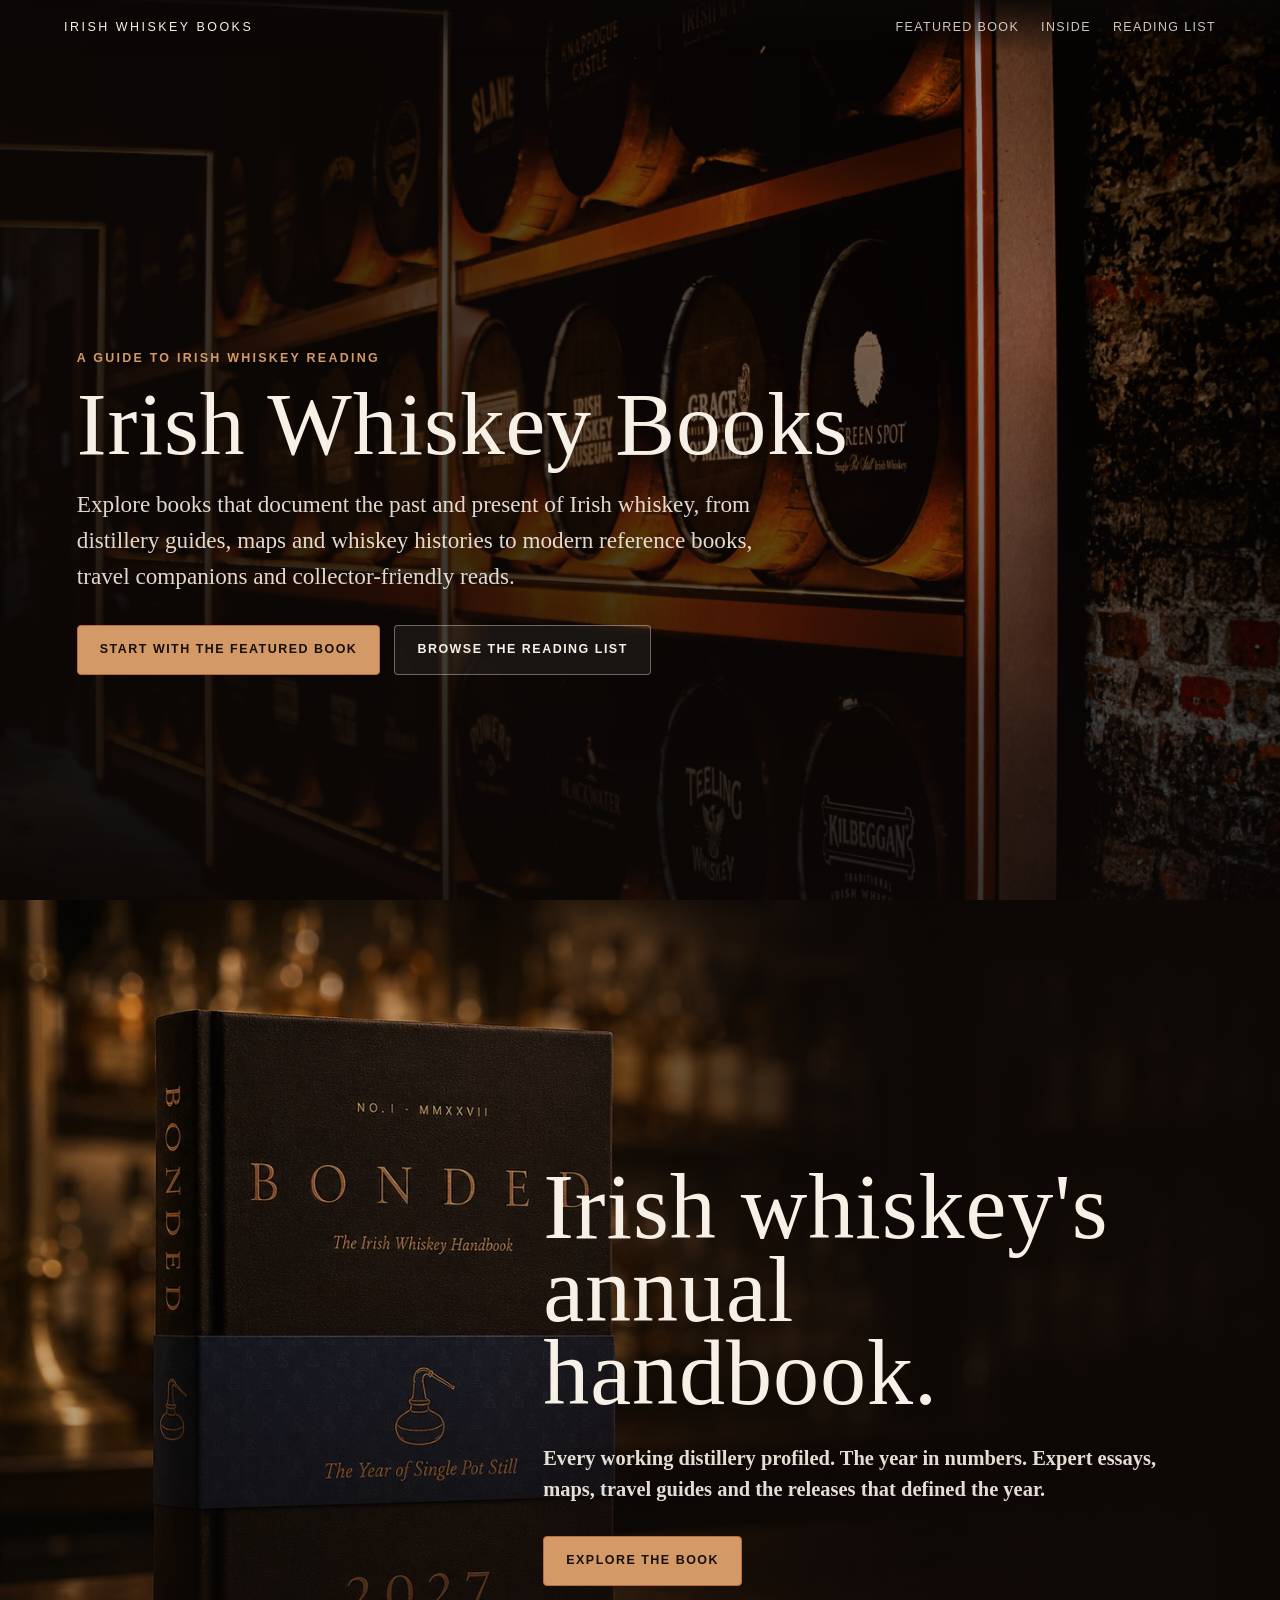
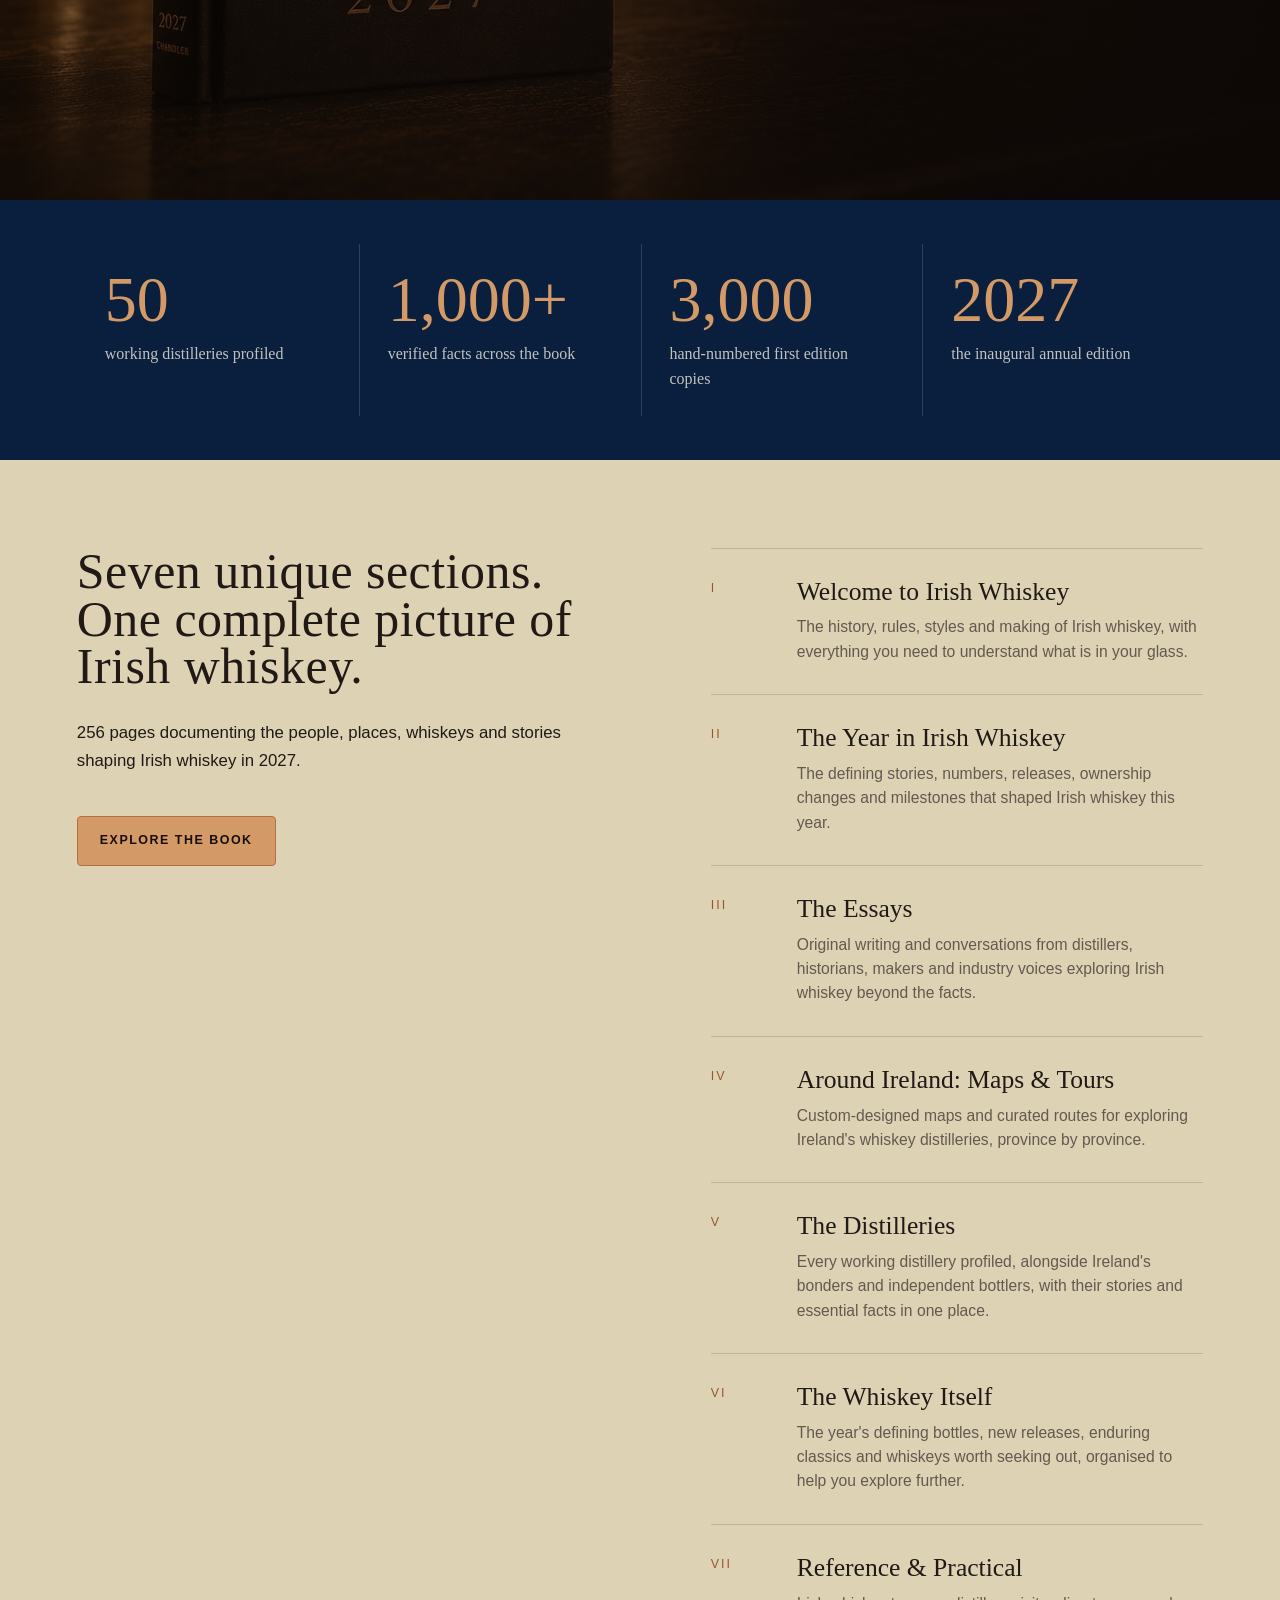
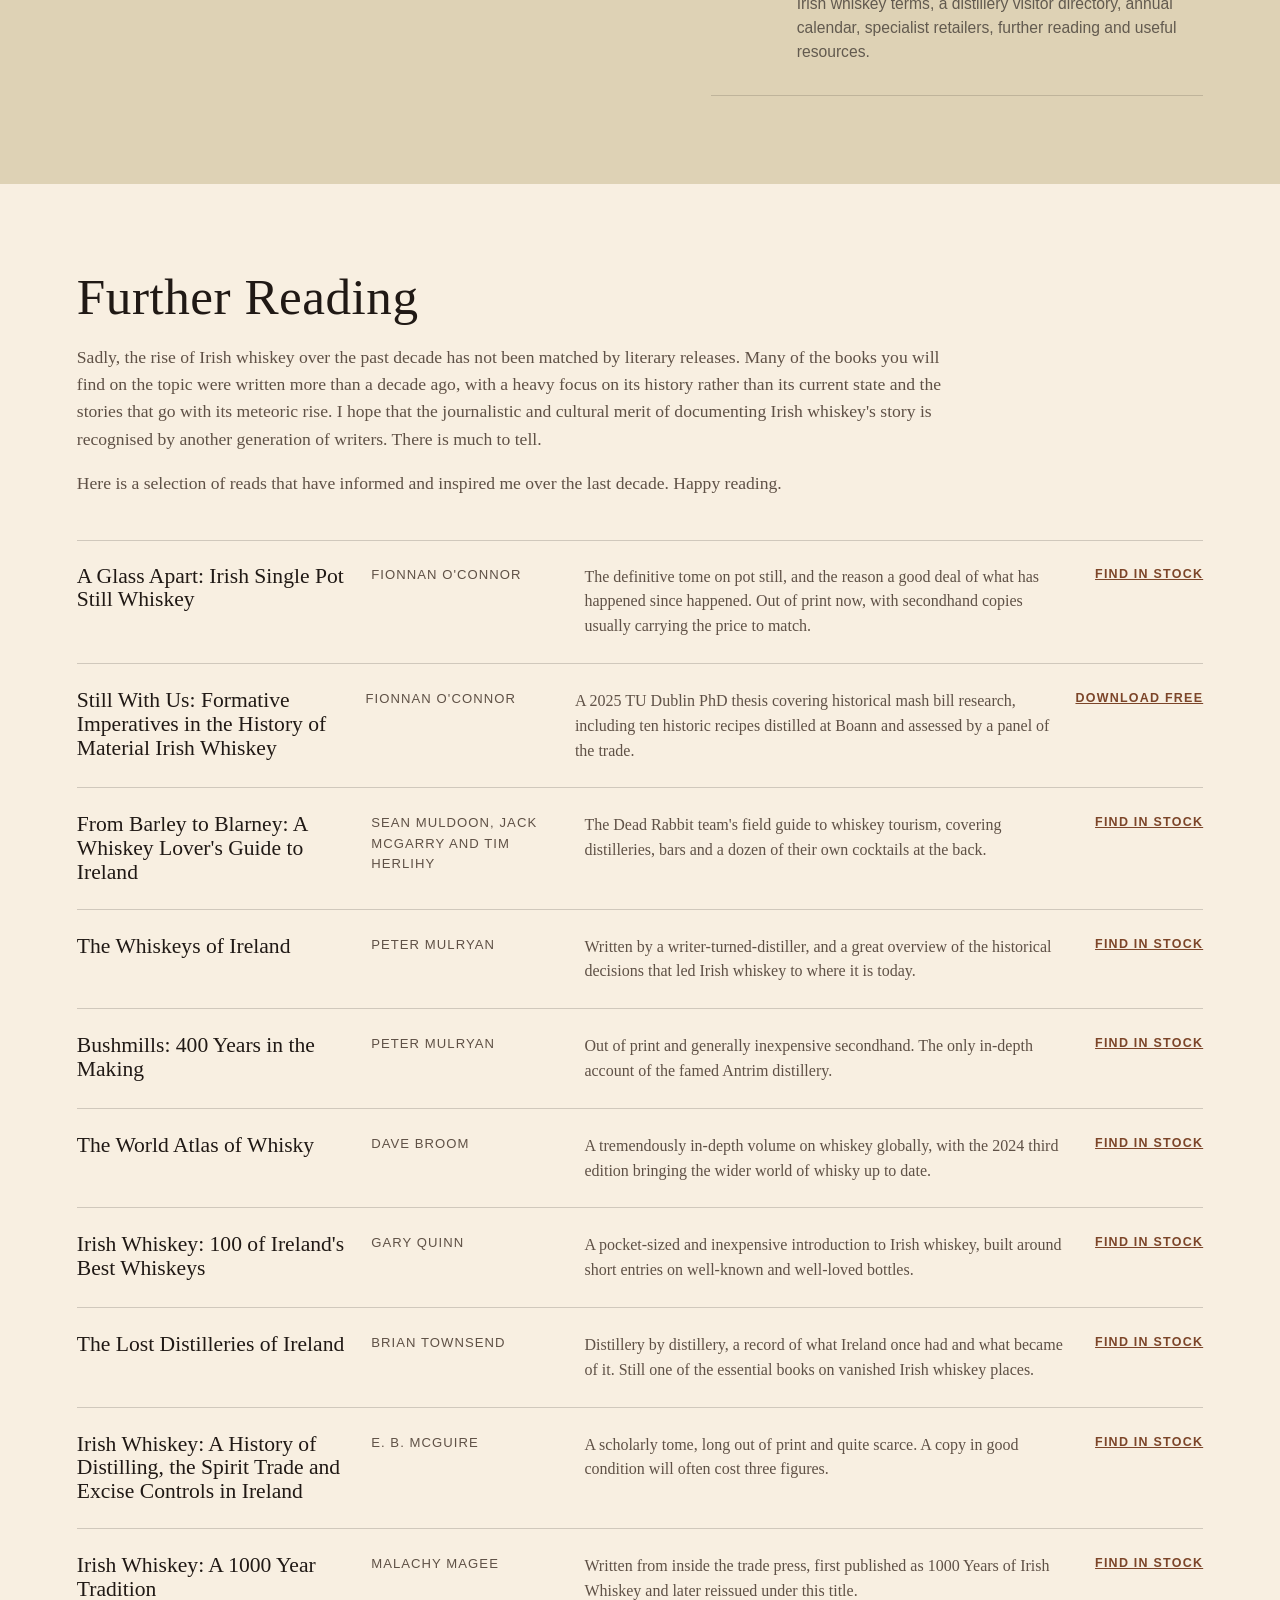
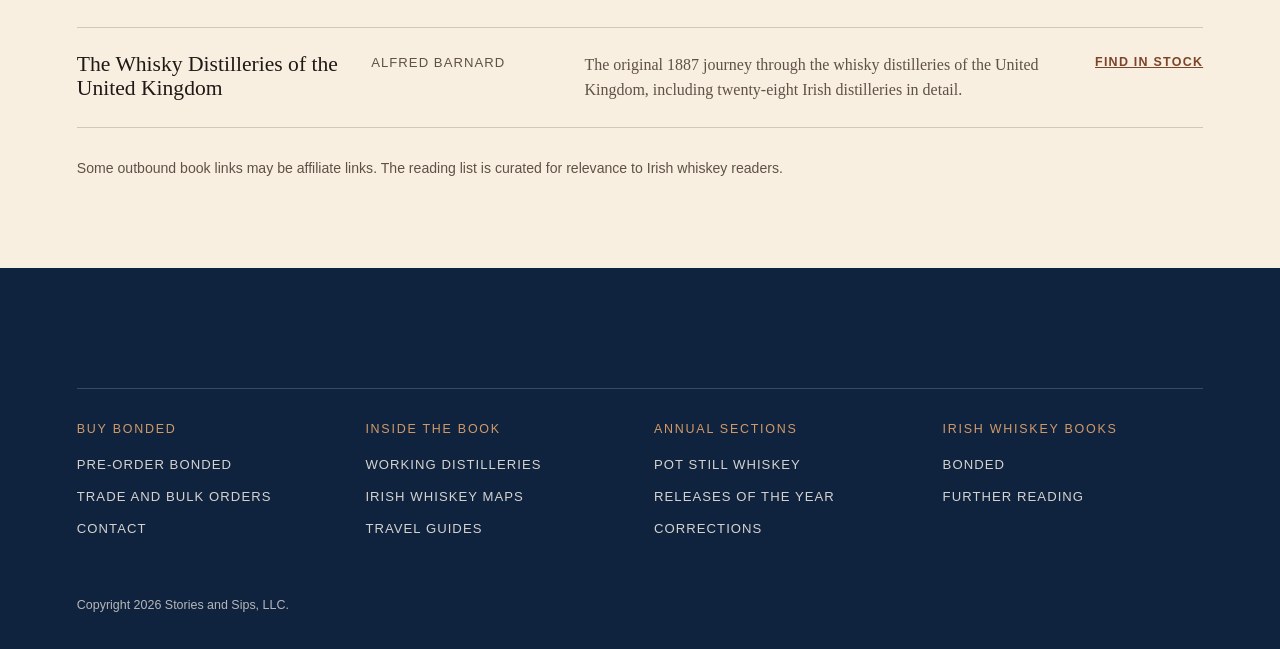
==== commit 94de8115: "Remove FAQ and footer intro sections" ====
--- a/index.html
+++ b/index.html
@@ -52,60 +52,6 @@
             }
           },
           {
-            "@type": "FAQPage",
-            "@id": "https://irishwhiskeybooks.com/#faq",
-            "mainEntity": [
-              {
-                "@type": "Question",
-                "name": "What are the best Irish whiskey books?",
-                "acceptedAnswer": {
-                  "@type": "Answer",
-                  "text": "For a current annual guide, Bonded: The Irish Whiskey Handbook is designed as a modern reference to Irish whiskey distilleries, releases, maps, numbers, essays and verified facts."
-                }
-              },
-              {
-                "@type": "Question",
-                "name": "Is there an annual Irish whiskey book?",
-                "acceptedAnswer": {
-                  "@type": "Answer",
-                  "text": "Bonded is an annual Irish whiskey handbook, designed to document the distilleries, makers, releases, maps, numbers and stories shaping Irish whiskey each year."
-                }
-              },
-              {
-                "@type": "Question",
-                "name": "What book covers Irish whiskey distilleries?",
-                "acceptedAnswer": {
-                  "@type": "Answer",
-                  "text": "Bonded profiles every working Irish whiskey distillery and explains each site through fact boxes, regional context and annual category reporting."
-                }
-              },
-              {
-                "@type": "Question",
-                "name": "What is a good Irish whiskey book for collectors?",
-                "acceptedAnswer": {
-                  "@type": "Answer",
-                  "text": "Bonded is designed for collectors who want context around limited releases, production shifts, annual milestones and the whiskeys that defined the year."
-                }
-              },
-              {
-                "@type": "Question",
-                "name": "What book explains single pot still Irish whiskey?",
-                "acceptedAnswer": {
-                  "@type": "Answer",
-                  "text": "Bonded's first edition focuses on The Year of Single Pot Still, while A Glass Apart remains an important modern reference on Irish single pot still whiskey."
-                }
-              },
-              {
-                "@type": "Question",
-                "name": "Where can I buy Bonded: The Irish Whiskey Handbook?",
-                "acceptedAnswer": {
-                  "@type": "Answer",
-                  "text": "Bonded is available to pre-order from IrishWhiskeyHandbook.com, with global delivery and shipping expected in the first week of December 2026."
-                }
-              }
-            ]
-          },
-          {
             "@type": "ItemList",
             "@id": "https://irishwhiskeybooks.com/#reading-list",
             "name": "Further Reading",
@@ -264,7 +210,6 @@
         <a href="#featured-book">Featured Book</a>
         <a href="#inside">Inside</a>
         <a href="#reading-list">Reading List</a>
-        <a href="#faq">FAQ</a>
       </nav>
     </header>
 
@@ -458,37 +403,9 @@
         <p class="affiliate-note">Some outbound book links may be affiliate links. The reading list is curated for relevance to Irish whiskey readers.</p>
       </section>
 
-      <section class="section faq section-cream" id="faq">
-        <p class="section-label">Irish Whiskey Book FAQ</p>
-        <h2>Questions readers search for.</h2>
-        <details open>
-          <summary>What are the best Irish whiskey books?</summary>
-          <p>The best Irish whiskey books depend on the reader. Bonded is the current annual handbook, A Glass Apart is important for single pot still whiskey, and The Whiskeys of Ireland gives readers a broad historical and category-led introduction.</p>
-        </details>
-        <details>
-          <summary>Is there a book about Irish whiskey distilleries?</summary>
-          <p>Yes. Bonded profiles every working Irish whiskey distillery and explains each site through clear fact boxes and regional context.</p>
-        </details>
-        <details>
-          <summary>What is a good Irish whiskey gift?</summary>
-          <p>A hardback Irish whiskey book makes a strong gift for collectors, travellers, bartenders and anyone building a deeper understanding of Ireland's national spirit.</p>
-        </details>
-        <details>
-          <summary>Are there books about single pot still Irish whiskey?</summary>
-          <p>Yes. Bonded's first edition focuses on The Year of Single Pot Still, while A Glass Apart remains an important modern reference on the style.</p>
-        </details>
-        <details>
-          <summary>Where can I buy Bonded?</summary>
-          <p>Bonded is available to pre-order from IrishWhiskeyHandbook.com, with global delivery and shipping expected in the first week of December 2026.</p>
-        </details>
-      </section>
     </main>
 
     <footer class="site-footer">
-      <div class="footer-intro">
-        <h2>Bonded: The Irish Whiskey Handbook</h2>
-        <p>Published by Stories and Sips. Edited and published by Barry Chandler.</p>
-      </div>
       <div class="footer-grid">
         <div>
           <h3>Buy Bonded</h3>
@@ -512,7 +429,6 @@
           <h3>Irish Whiskey Books</h3>
           <a href="#featured-book">Bonded</a>
           <a href="#reading-list">Further Reading</a>
-          <a href="#faq">Book FAQ</a>
         </div>
       </div>
       <p class="copyright">Copyright 2026 Stories and Sips, LLC.</p>
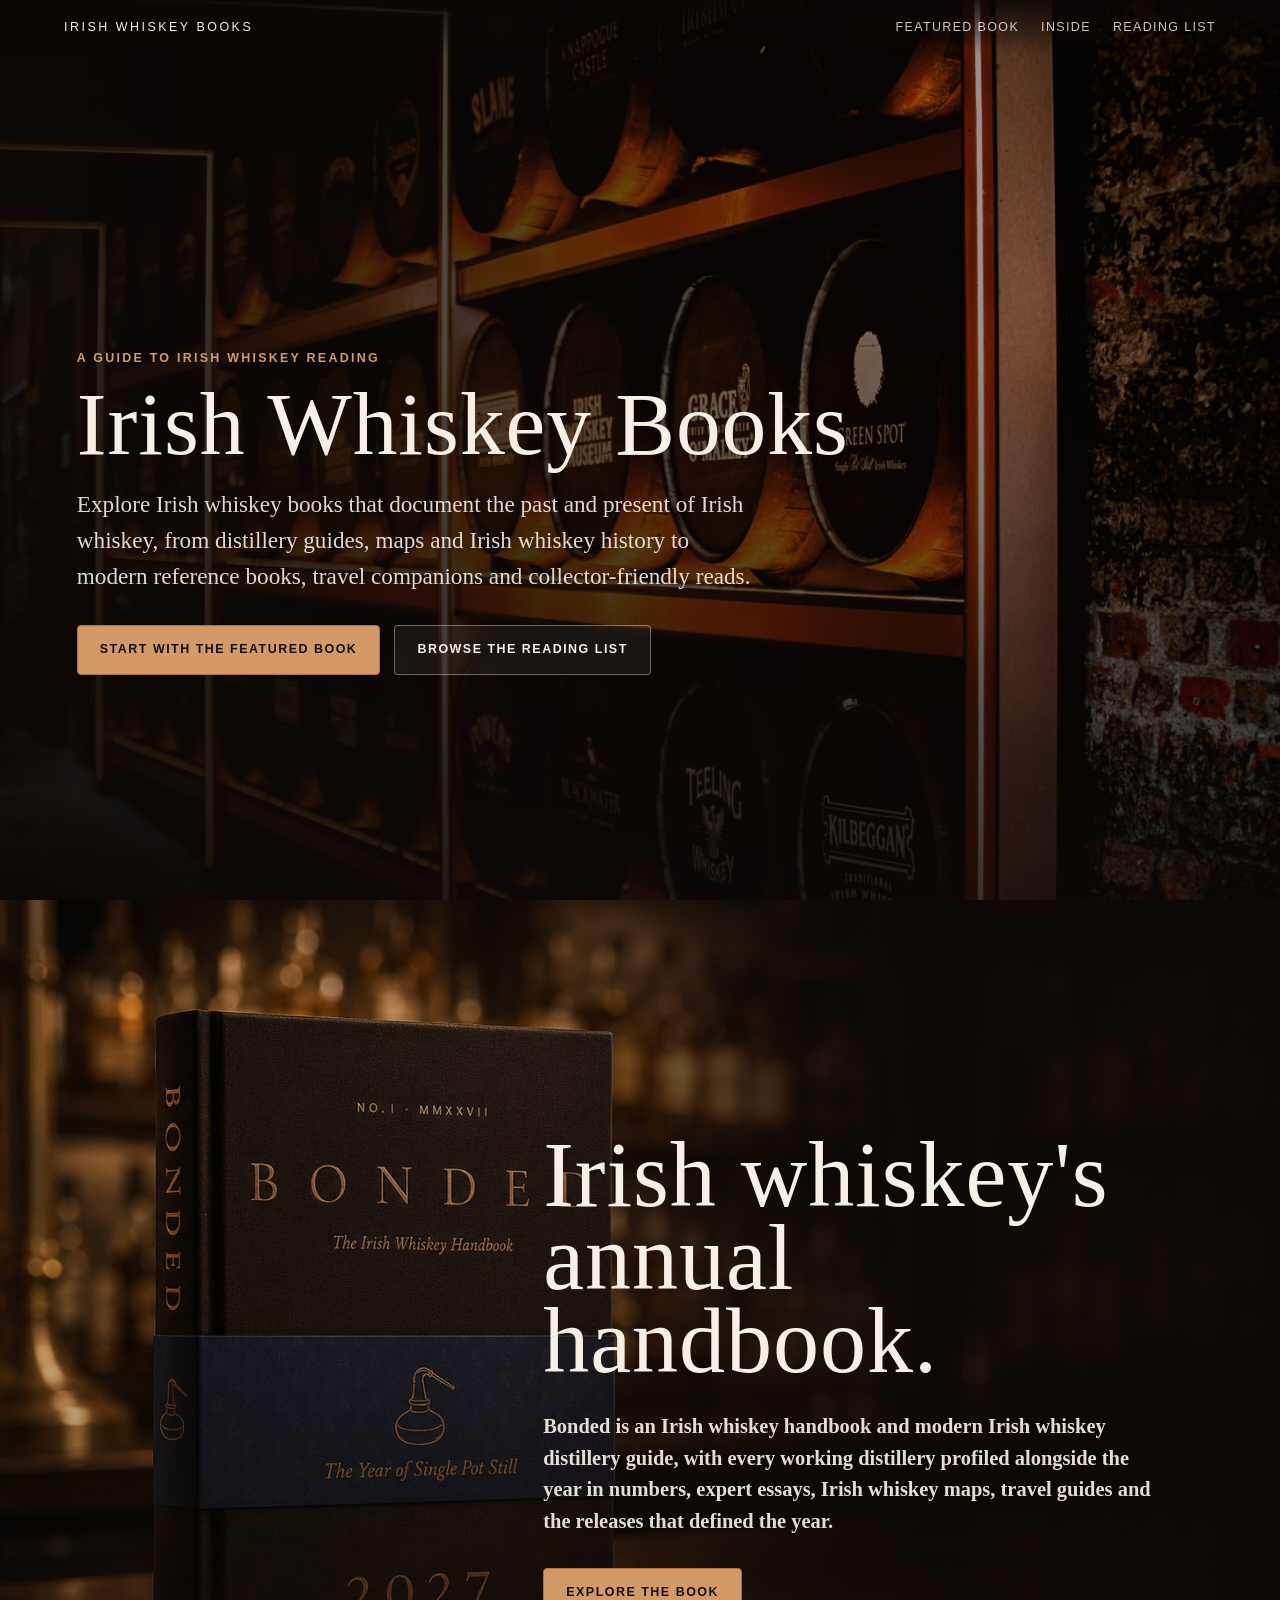
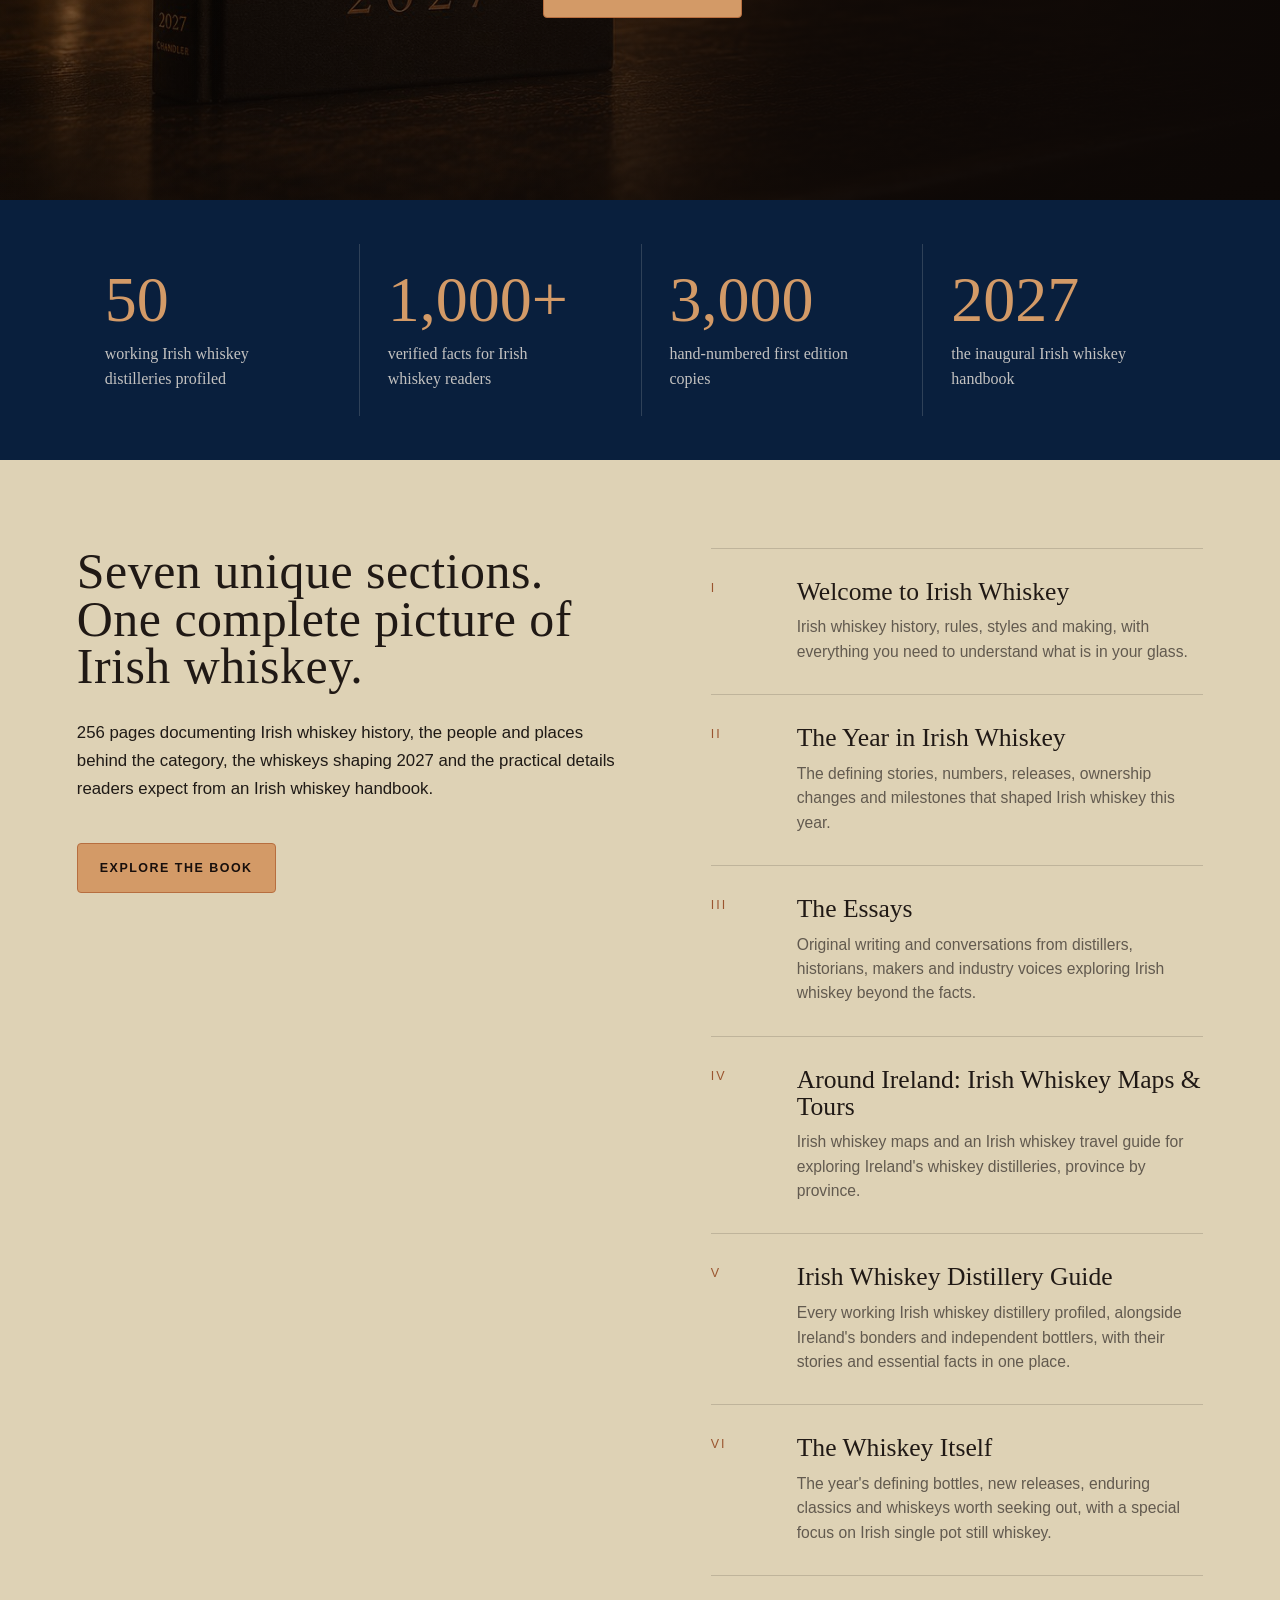
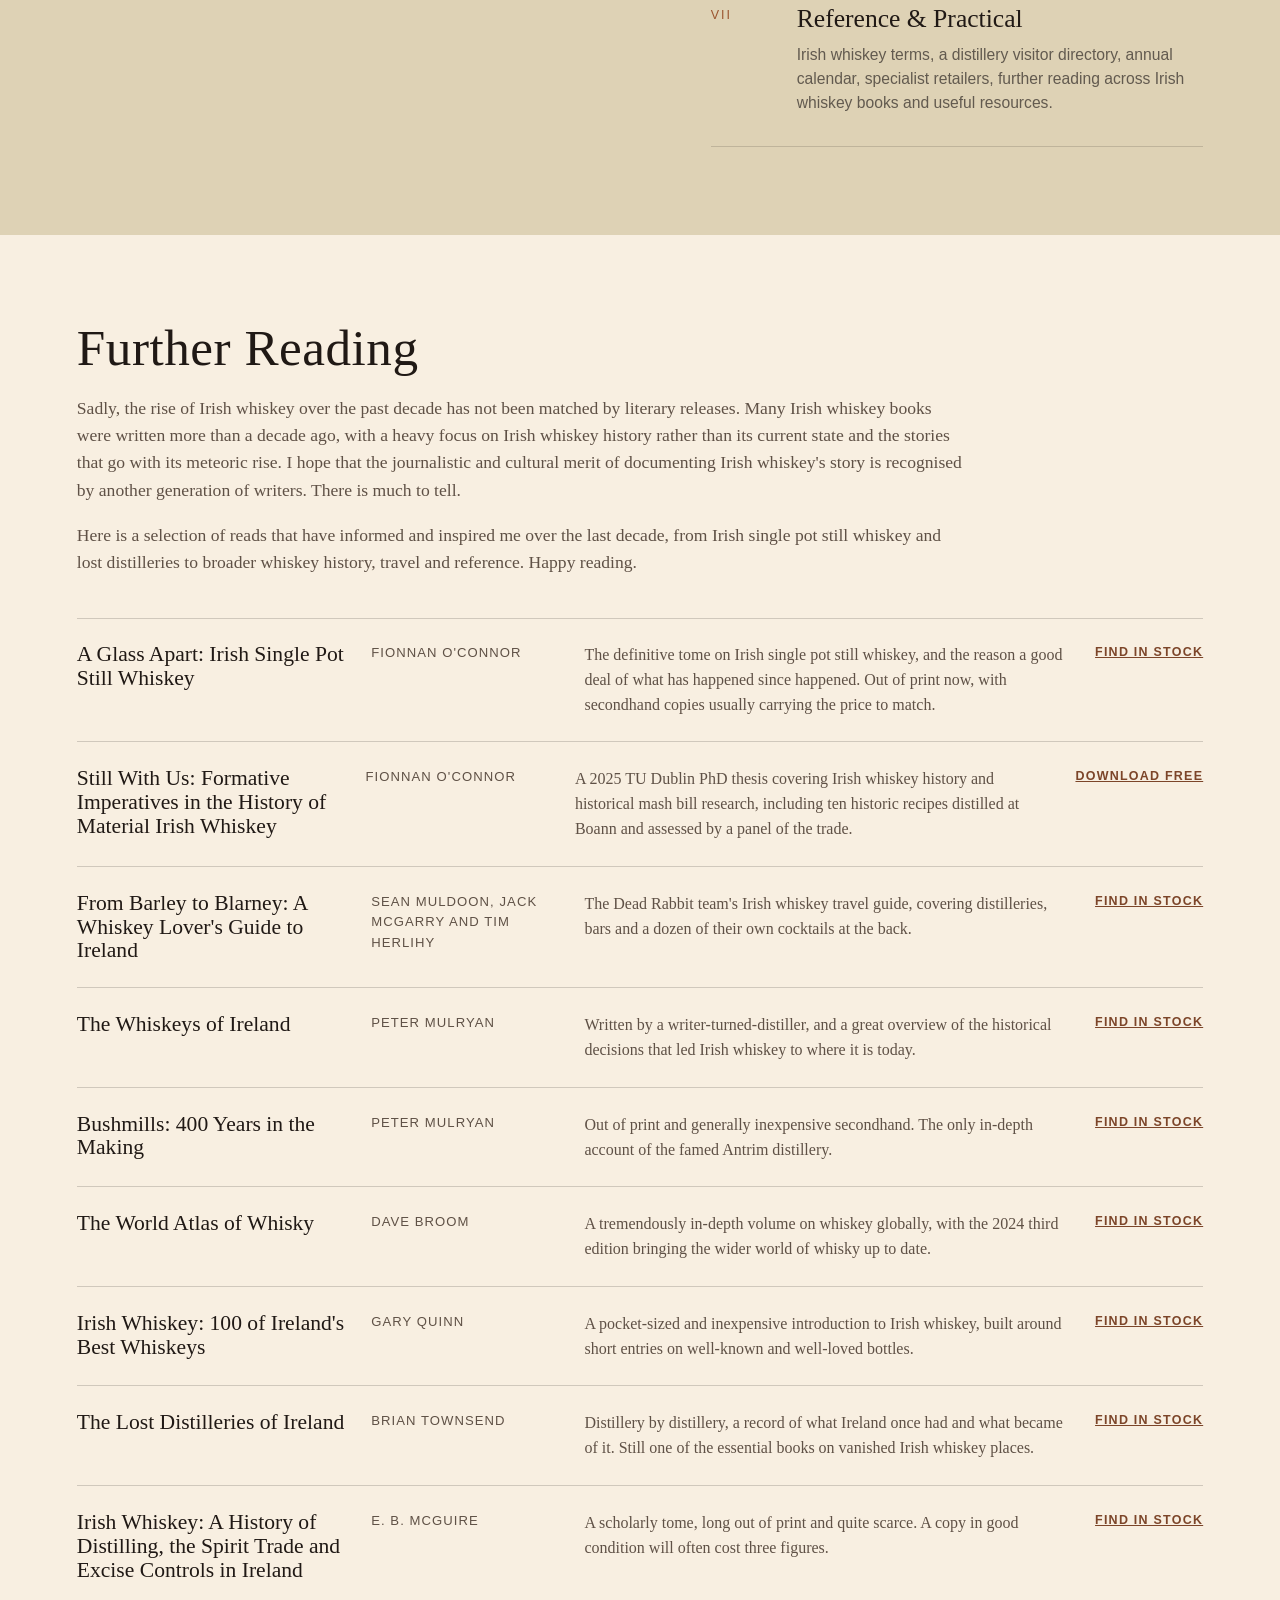
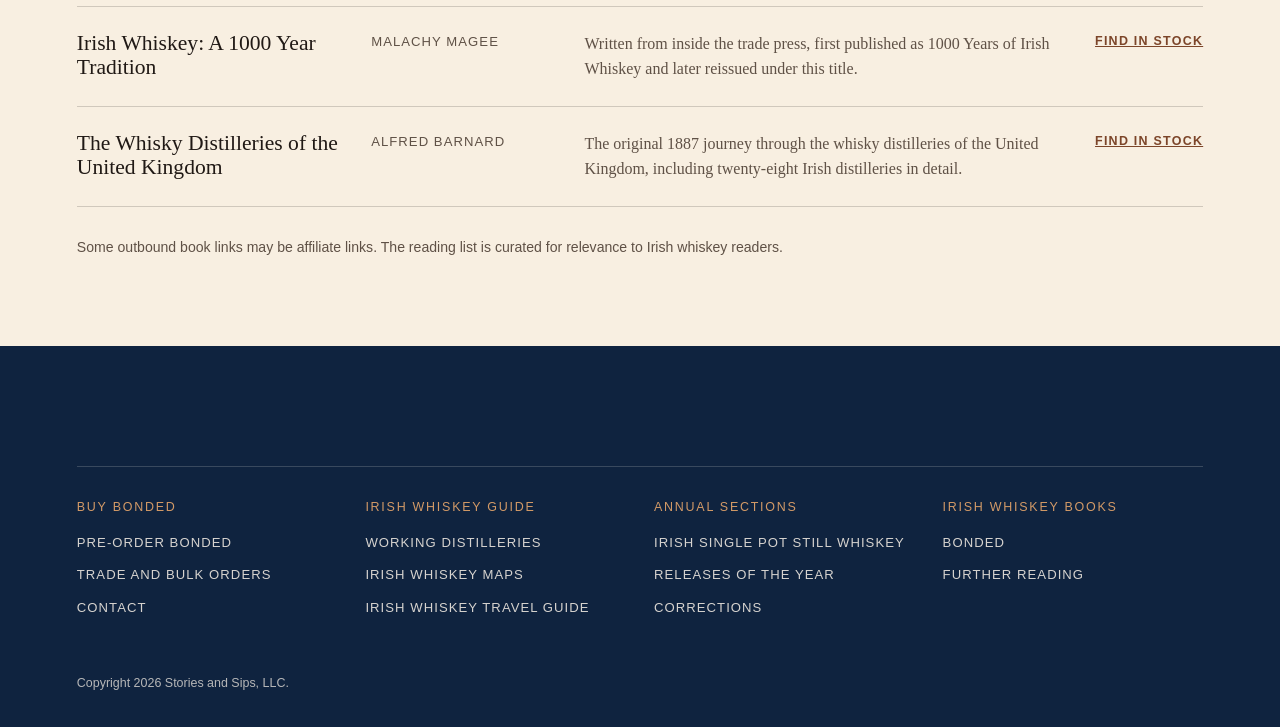
==== commit d2c4a039: "Refine SEO copy around Irish whiskey phrases" ====
--- a/index.html
+++ b/index.html
@@ -3,19 +3,27 @@
   <head>
     <meta charset="utf-8">
     <meta name="viewport" content="width=device-width, initial-scale=1">
-    <title>Irish Whiskey Books | Bonded: The Irish Whiskey Handbook</title>
-    <meta name="description" content="Explore Irish whiskey books, from distillery guides and single pot still histories to Bonded: The Irish Whiskey Handbook and other essential Irish whiskey reads.">
+    <title>Irish Whiskey Books, Handbook & Distillery Guide | Bonded</title>
+    <meta name="description" content="Explore Irish whiskey books, the Bonded Irish whiskey handbook, Irish whiskey distillery guides, single pot still history, maps and travel guides.">
     <link rel="canonical" href="https://irishwhiskeybooks.com/">
     <meta name="robots" content="index,follow">
-    <meta property="og:title" content="Irish Whiskey Books | Bonded: The Irish Whiskey Handbook">
-    <meta property="og:description" content="Explore Irish whiskey books, from distillery guides and single pot still histories to annual handbooks and essential Irish whiskey reads.">
+    <meta property="og:title" content="Irish Whiskey Books, Handbook & Distillery Guide | Bonded">
+    <meta property="og:description" content="Explore Irish whiskey books, the Bonded Irish whiskey handbook, Irish whiskey history, distillery guides, maps and travel guides.">
     <meta property="og:type" content="website">
     <meta property="og:url" content="https://irishwhiskeybooks.com/">
     <meta property="og:image" content="https://irishwhiskeybooks.com/assets/barrel-header.jpeg">
     <meta name="twitter:card" content="summary_large_image">
-    <meta name="twitter:title" content="Irish Whiskey Books | Bonded: The Irish Whiskey Handbook">
-    <meta name="twitter:description" content="Explore Irish whiskey books, from distillery guides and single pot still histories to annual handbooks and essential Irish whiskey reads.">
+    <meta name="twitter:title" content="Irish Whiskey Books, Handbook & Distillery Guide | Bonded">
+    <meta name="twitter:description" content="Explore Irish whiskey books, the Bonded Irish whiskey handbook, Irish whiskey history, distillery guides, maps and travel guides.">
     <meta name="twitter:image" content="https://irishwhiskeybooks.com/assets/barrel-header.jpeg">
+    <!-- Google tag (gtag.js) -->
+    <script async src="https://www.googletagmanager.com/gtag/js?id=G-QBJQXHRLFK"></script>
+    <script>
+      window.dataLayer = window.dataLayer || [];
+      function gtag(){dataLayer.push(arguments);}
+      gtag('js', new Date());
+      gtag('config', 'G-QBJQXHRLFK');
+    </script>
     <link rel="stylesheet" href="styles.css">
     <script type="application/ld+json">
       {
@@ -26,7 +34,7 @@
             "@id": "https://irishwhiskeybooks.com/#website",
             "name": "Irish Whiskey Books",
             "url": "https://irishwhiskeybooks.com/",
-            "description": "A curated guide to Irish whiskey books, including distillery guides, single pot still histories, annual handbooks and essential Irish whiskey reads."
+            "description": "A curated guide to Irish whiskey books, including the Bonded Irish whiskey handbook, Irish whiskey distillery guide resources, Irish single pot still whiskey history, maps and travel guides."
           },
           {
             "@type": "Book",
@@ -43,6 +51,7 @@
               "@type": "Organization",
               "name": "Stories and Sips"
             },
+            "description": "Bonded is an Irish whiskey handbook, Irish whiskey distillery guide and annual reference book covering Irish whiskey history, maps, travel guides and the whiskeys shaping the year.",
             "offers": {
               "@type": "Offer",
               "price": "39.00",
@@ -222,7 +231,7 @@
         <div class="hero-content hero-content-left">
           <p class="kicker">A guide to Irish whiskey reading</p>
           <h1>Irish Whiskey Books</h1>
-          <p class="lede">Explore books that document the past and present of Irish whiskey, from distillery guides, maps and whiskey histories to modern reference books, travel companions and collector-friendly reads.</p>
+          <p class="lede">Explore Irish whiskey books that document the past and present of Irish whiskey, from distillery guides, maps and Irish whiskey history to modern reference books, travel companions and collector-friendly reads.</p>
           <div class="actions">
             <a class="button primary" href="#featured-book">Start With The Featured Book</a>
             <a class="button secondary" href="#reading-list">Browse The Reading List</a>
@@ -237,7 +246,7 @@
         <div class="bonded-feature-overlay"></div>
         <div class="bonded-feature-copy">
           <h2>Irish whiskey's annual handbook.</h2>
-          <p>Every working distillery profiled. The year in numbers. Expert essays, maps, travel guides and the releases that defined the year.</p>
+          <p>Bonded is an Irish whiskey handbook and modern Irish whiskey distillery guide, with every working distillery profiled alongside the year in numbers, expert essays, Irish whiskey maps, travel guides and the releases that defined the year.</p>
           <div class="bonded-actions">
             <a class="button primary" href="https://irishwhiskeyhandbook.com/" target="_blank" rel="noopener noreferrer">Explore the Book</a>
           </div>
@@ -247,11 +256,11 @@
       <section class="stats section section-blue" aria-label="Bonded at a glance">
         <div>
           <strong>50</strong>
-          <span>working distilleries profiled</span>
+          <span>working Irish whiskey distilleries profiled</span>
         </div>
         <div>
           <strong>1,000+</strong>
-          <span>verified facts across the book</span>
+          <span>verified facts for Irish whiskey readers</span>
         </div>
         <div>
           <strong>3,000</strong>
@@ -259,14 +268,14 @@
         </div>
         <div>
           <strong>2027</strong>
-          <span>the inaugural annual edition</span>
+          <span>the inaugural Irish whiskey handbook</span>
         </div>
       </section>
 
       <section class="section section-cream sections-overview" id="inside">
         <div class="sections-statement">
           <h2>Seven unique sections. One complete picture of Irish whiskey.</h2>
-          <p>256 pages documenting the people, places, whiskeys and stories shaping Irish whiskey in 2027.</p>
+          <p>256 pages documenting Irish whiskey history, the people and places behind the category, the whiskeys shaping 2027 and the practical details readers expect from an Irish whiskey handbook.</p>
           <a class="button primary section-button" href="https://irishwhiskeyhandbook.com/" target="_blank" rel="noopener noreferrer">Explore the Book</a>
         </div>
 
@@ -275,7 +284,7 @@
             <span>I</span>
             <div>
               <h3>Welcome to Irish Whiskey</h3>
-              <p>The history, rules, styles and making of Irish whiskey, with everything you need to understand what is in your glass.</p>
+              <p>Irish whiskey history, rules, styles and making, with everything you need to understand what is in your glass.</p>
             </div>
           </article>
           <article>
@@ -295,29 +304,29 @@
           <article>
             <span>IV</span>
             <div>
-              <h3>Around Ireland: Maps &amp; Tours</h3>
-              <p>Custom-designed maps and curated routes for exploring Ireland's whiskey distilleries, province by province.</p>
+              <h3>Around Ireland: Irish Whiskey Maps &amp; Tours</h3>
+              <p>Irish whiskey maps and an Irish whiskey travel guide for exploring Ireland's whiskey distilleries, province by province.</p>
             </div>
           </article>
           <article>
             <span>V</span>
             <div>
-              <h3>The Distilleries</h3>
-              <p>Every working distillery profiled, alongside Ireland's bonders and independent bottlers, with their stories and essential facts in one place.</p>
+              <h3>Irish Whiskey Distillery Guide</h3>
+              <p>Every working Irish whiskey distillery profiled, alongside Ireland's bonders and independent bottlers, with their stories and essential facts in one place.</p>
             </div>
           </article>
           <article>
             <span>VI</span>
             <div>
               <h3>The Whiskey Itself</h3>
-              <p>The year's defining bottles, new releases, enduring classics and whiskeys worth seeking out, organised to help you explore further.</p>
+              <p>The year's defining bottles, new releases, enduring classics and whiskeys worth seeking out, with a special focus on Irish single pot still whiskey.</p>
             </div>
           </article>
           <article>
             <span>VII</span>
             <div>
               <h3>Reference &amp; Practical</h3>
-              <p>Irish whiskey terms, a distillery visitor directory, annual calendar, specialist retailers, further reading and useful resources.</p>
+              <p>Irish whiskey terms, a distillery visitor directory, annual calendar, specialist retailers, further reading across Irish whiskey books and useful resources.</p>
             </div>
           </article>
         </div>
@@ -327,8 +336,8 @@
         <div class="section-heading">
           <h2>Further Reading</h2>
           <div class="reading-intro">
-            <p>Sadly, the rise of Irish whiskey over the past decade has not been matched by literary releases. Many of the books you will find on the topic were written more than a decade ago, with a heavy focus on its history rather than its current state and the stories that go with its meteoric rise. I hope that the journalistic and cultural merit of documenting Irish whiskey's story is recognised by another generation of writers. There is much to tell.</p>
-            <p>Here is a selection of reads that have informed and inspired me over the last decade. Happy reading.</p>
+            <p>Sadly, the rise of Irish whiskey over the past decade has not been matched by literary releases. Many Irish whiskey books were written more than a decade ago, with a heavy focus on Irish whiskey history rather than its current state and the stories that go with its meteoric rise. I hope that the journalistic and cultural merit of documenting Irish whiskey's story is recognised by another generation of writers. There is much to tell.</p>
+            <p>Here is a selection of reads that have informed and inspired me over the last decade, from Irish single pot still whiskey and lost distilleries to broader whiskey history, travel and reference. Happy reading.</p>
           </div>
         </div>
 
@@ -336,19 +345,19 @@
           <article>
             <h3>A Glass Apart: Irish Single Pot Still Whiskey</h3>
             <p class="byline">Fionnan O'Connor</p>
-            <p>The definitive tome on pot still, and the reason a good deal of what has happened since happened. Out of print now, with secondhand copies usually carrying the price to match.</p>
+            <p>The definitive tome on Irish single pot still whiskey, and the reason a good deal of what has happened since happened. Out of print now, with secondhand copies usually carrying the price to match.</p>
             <a href="https://www.elsefinebooksellers.com/product/11438/A-Glass-Apart-Irish-Single-Pot-Still-Whiskey" aria-label="Find A Glass Apart in stock" target="_blank" rel="noopener noreferrer">Find in stock</a>
           </article>
           <article>
             <h3>Still With Us: Formative Imperatives in the History of Material Irish Whiskey</h3>
             <p class="byline">Fionnan O'Connor</p>
-            <p>A 2025 TU Dublin PhD thesis covering historical mash bill research, including ten historic recipes distilled at Boann and assessed by a panel of the trade.</p>
+            <p>A 2025 TU Dublin PhD thesis covering Irish whiskey history and historical mash bill research, including ten historic recipes distilled at Boann and assessed by a panel of the trade.</p>
             <a href="https://arrow.tudublin.ie/tfschcafdoc/7/" aria-label="Download Still With Us from TU Dublin" target="_blank" rel="noopener noreferrer">Download free</a>
           </article>
           <article>
             <h3>From Barley to Blarney: A Whiskey Lover's Guide to Ireland</h3>
             <p class="byline">Sean Muldoon, Jack McGarry and Tim Herlihy</p>
-            <p>The Dead Rabbit team's field guide to whiskey tourism, covering distilleries, bars and a dozen of their own cocktails at the back.</p>
+            <p>The Dead Rabbit team's Irish whiskey travel guide, covering distilleries, bars and a dozen of their own cocktails at the back.</p>
             <a href="https://www.speedyhen.com/product/sean-muldoon/from-barley-to-blarney--a-whiskey-lovers-guide-to-ireland/23897467" aria-label="Find From Barley to Blarney in stock" target="_blank" rel="noopener noreferrer">Find in stock</a>
           </article>
           <article>
@@ -414,14 +423,14 @@
           <a href="https://irishwhiskeyhandbook.com/contact/" target="_blank" rel="noopener noreferrer">Contact</a>
         </div>
         <div>
-          <h3>Inside The Book</h3>
+          <h3>Irish Whiskey Guide</h3>
           <a href="https://irishwhiskeyhandbook.com/working-distilleries/" target="_blank" rel="noopener noreferrer">Working Distilleries</a>
           <a href="https://irishwhiskeyhandbook.com/irish-whiskey-maps/" target="_blank" rel="noopener noreferrer">Irish Whiskey Maps</a>
-          <a href="https://irishwhiskeyhandbook.com/irish-whiskey-travel-guides/" target="_blank" rel="noopener noreferrer">Travel Guides</a>
+          <a href="https://irishwhiskeyhandbook.com/irish-whiskey-travel-guides/" target="_blank" rel="noopener noreferrer">Irish Whiskey Travel Guide</a>
         </div>
         <div>
           <h3>Annual Sections</h3>
-          <a href="https://irishwhiskeyhandbook.com/pot-still-whiskey/" target="_blank" rel="noopener noreferrer">Pot Still Whiskey</a>
+          <a href="https://irishwhiskeyhandbook.com/pot-still-whiskey/" target="_blank" rel="noopener noreferrer">Irish Single Pot Still Whiskey</a>
           <a href="https://irishwhiskeyhandbook.com/releases-of-the-year/" target="_blank" rel="noopener noreferrer">Releases Of The Year</a>
           <a href="https://irishwhiskeyhandbook.com/corrections/" target="_blank" rel="noopener noreferrer">Corrections</a>
         </div>
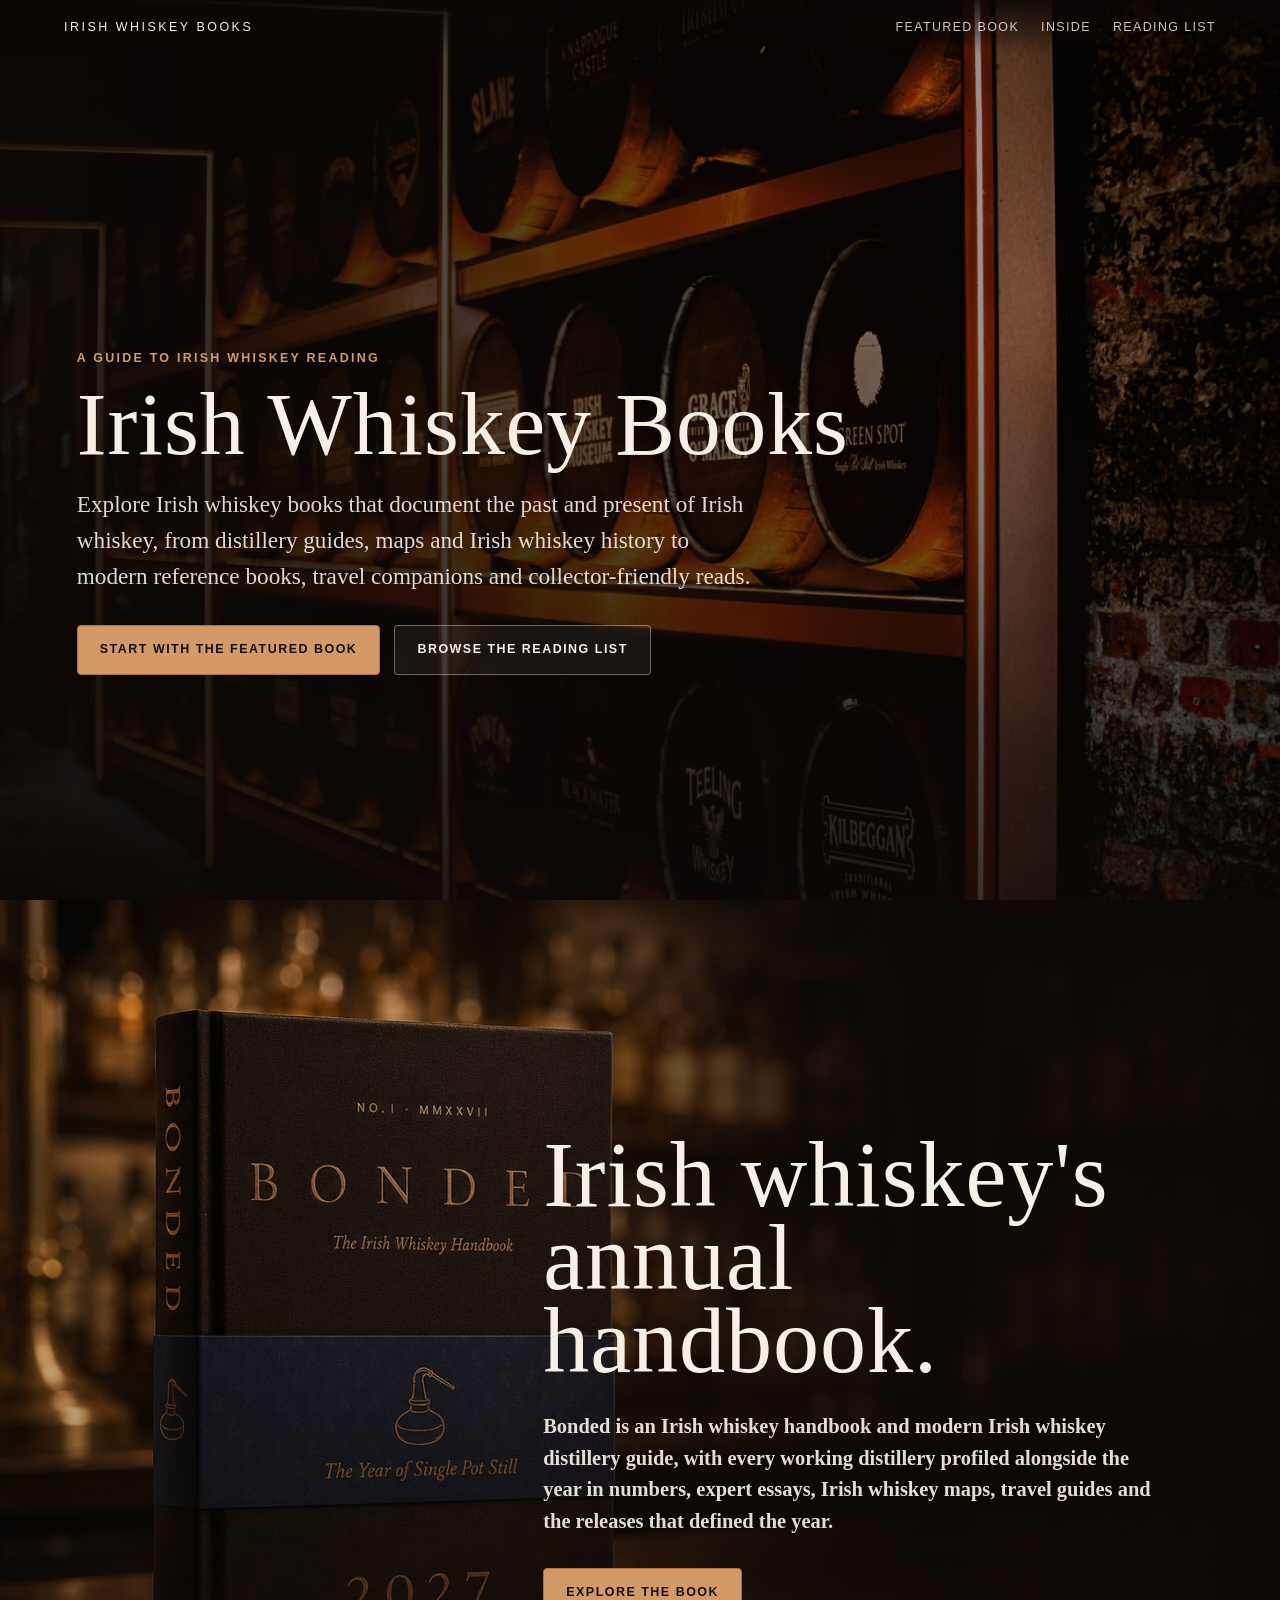
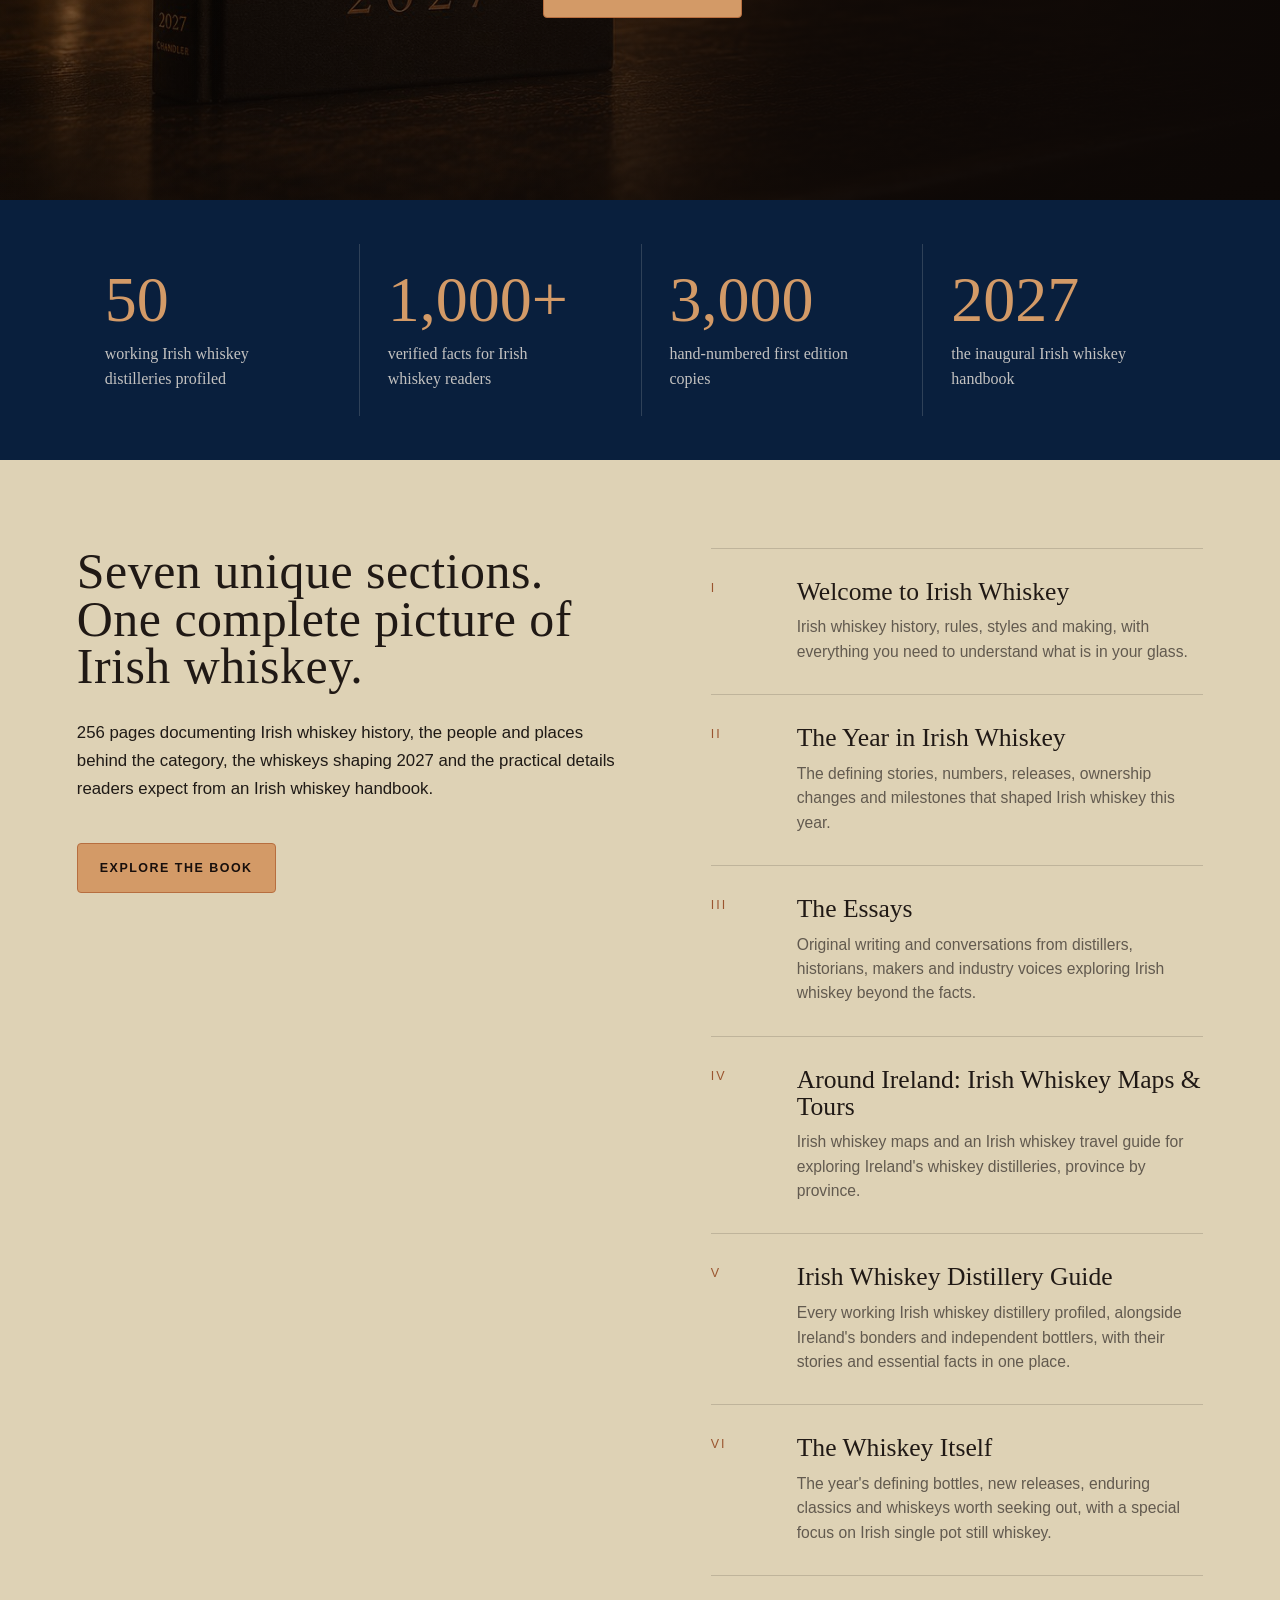
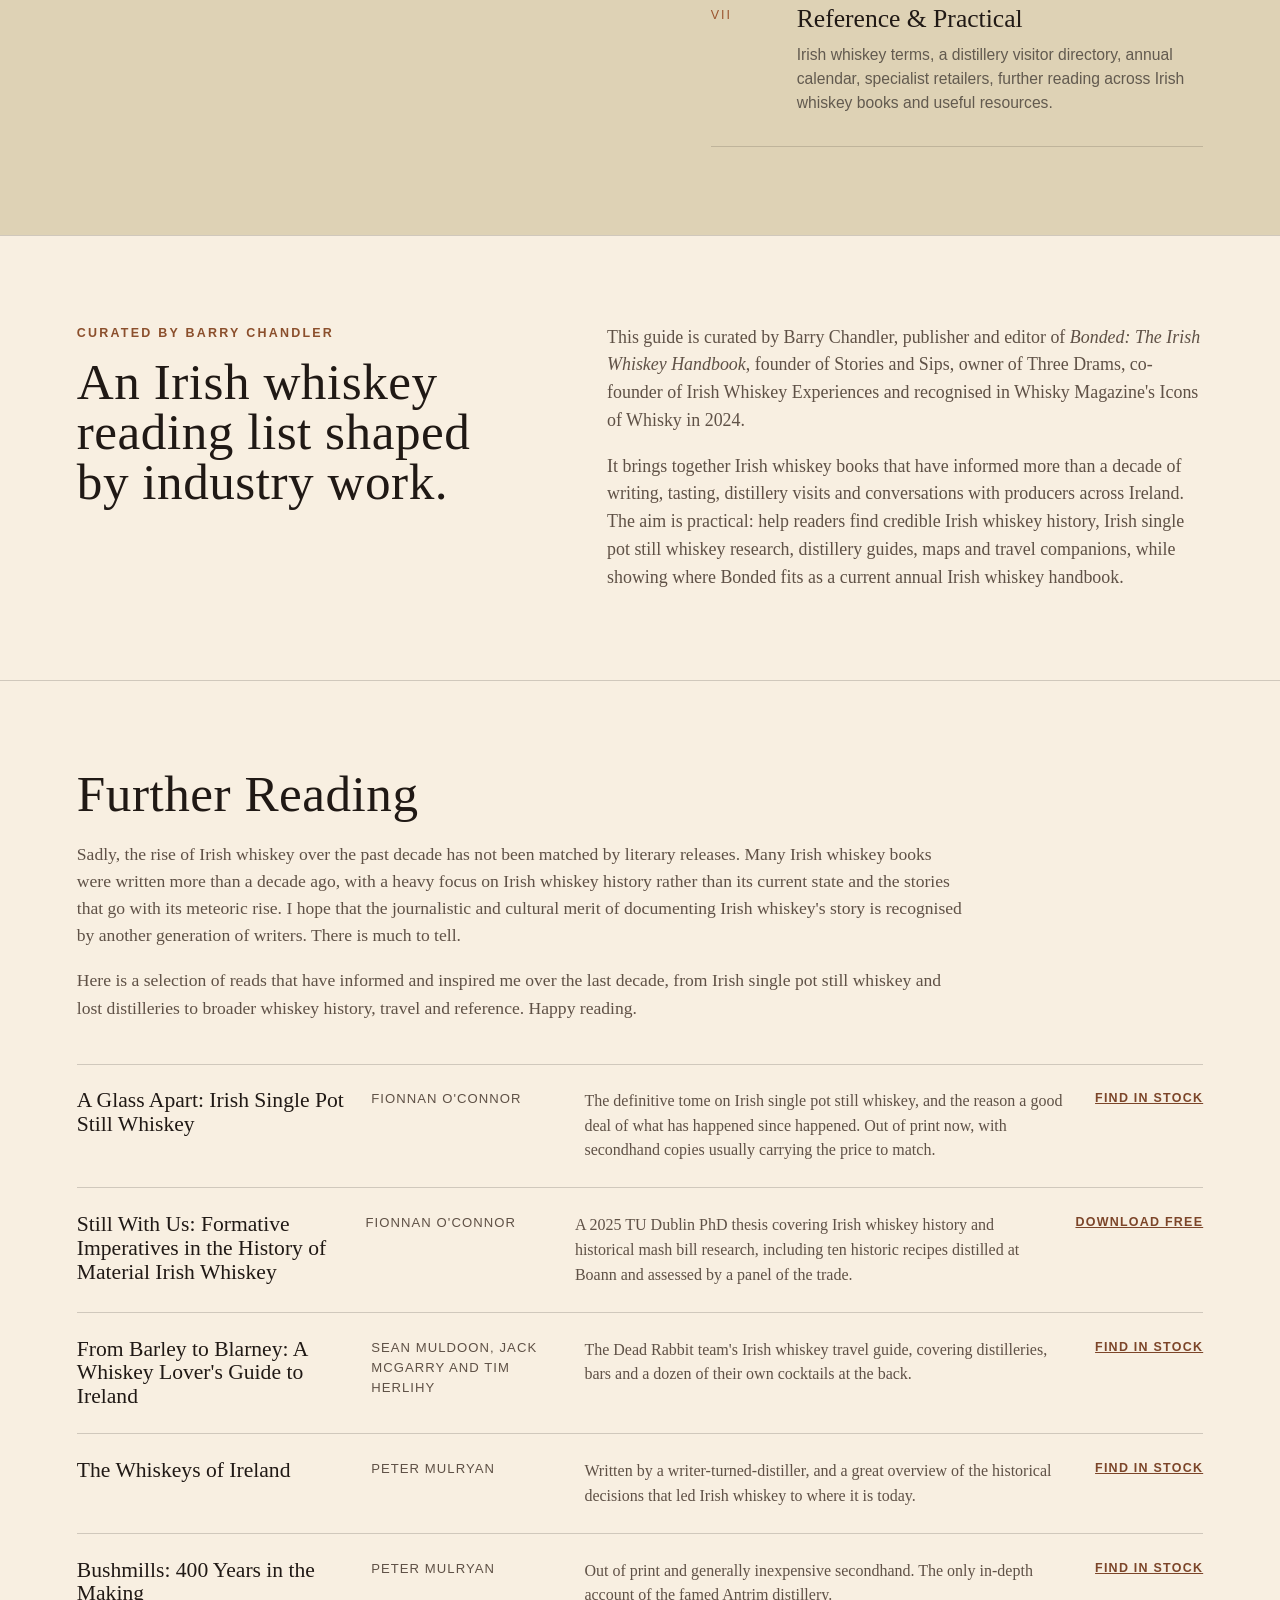
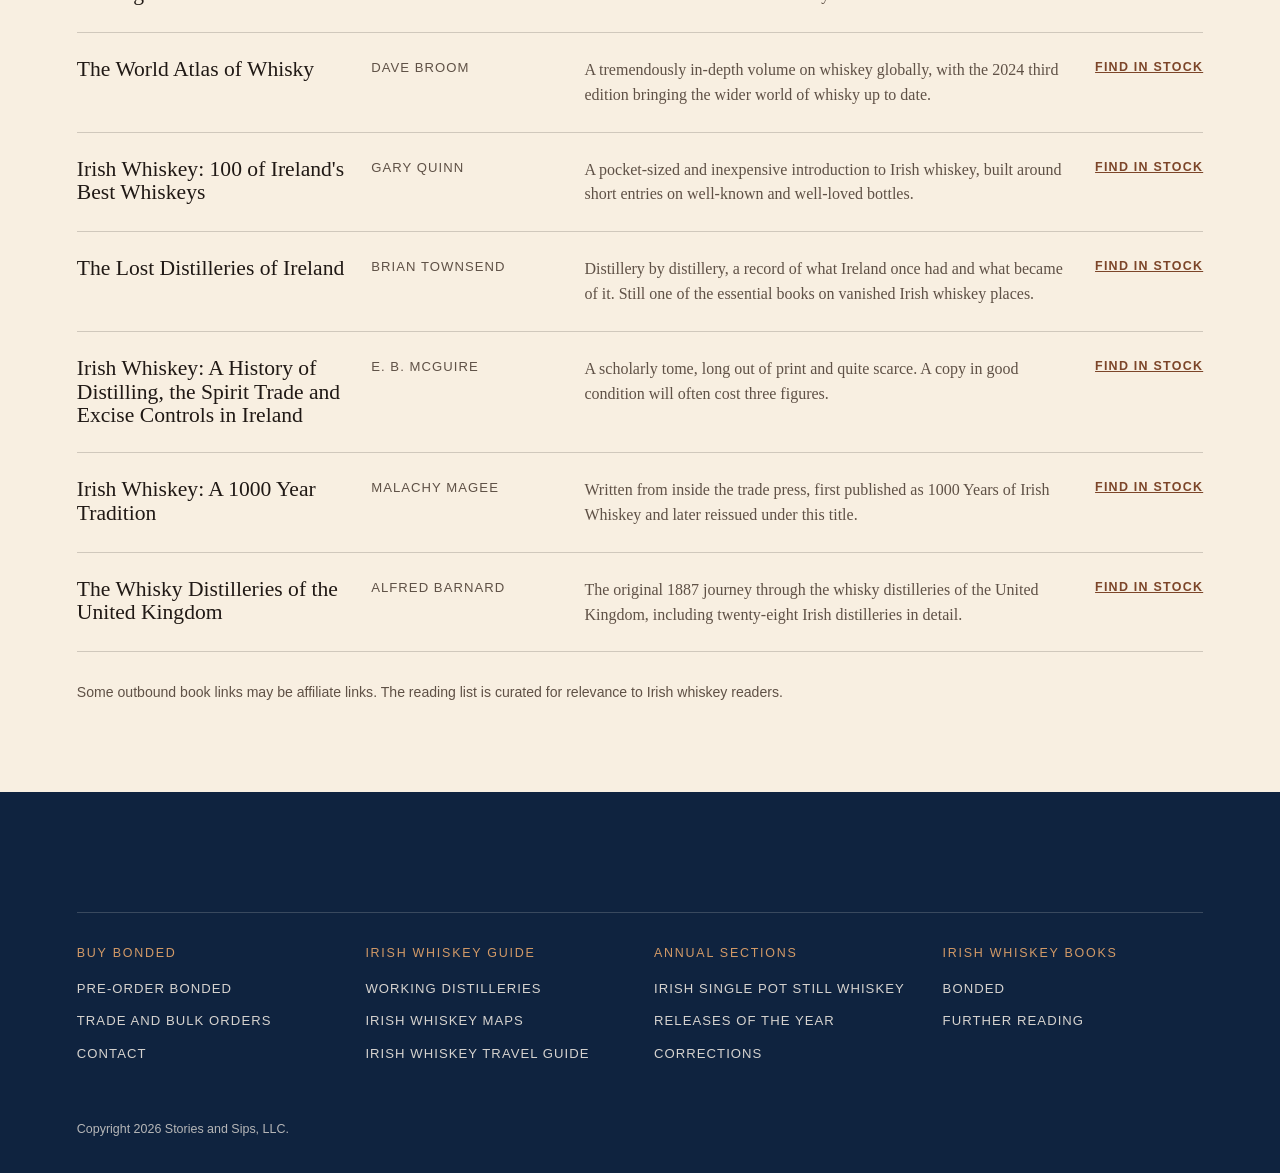
==== commit 5f2912f6: "Add authority section and creator schema" ====
--- a/index.html
+++ b/index.html
@@ -3,17 +3,17 @@
   <head>
     <meta charset="utf-8">
     <meta name="viewport" content="width=device-width, initial-scale=1">
-    <title>Irish Whiskey Books, Handbook & Distillery Guide | Bonded</title>
+    <title>Irish Whiskey Books, Handbook &amp; Distillery Guide | Bonded</title>
     <meta name="description" content="Explore Irish whiskey books, the Bonded Irish whiskey handbook, Irish whiskey distillery guides, single pot still history, maps and travel guides.">
     <link rel="canonical" href="https://irishwhiskeybooks.com/">
     <meta name="robots" content="index,follow">
-    <meta property="og:title" content="Irish Whiskey Books, Handbook & Distillery Guide | Bonded">
+    <meta property="og:title" content="Irish Whiskey Books, Handbook &amp; Distillery Guide | Bonded">
     <meta property="og:description" content="Explore Irish whiskey books, the Bonded Irish whiskey handbook, Irish whiskey history, distillery guides, maps and travel guides.">
     <meta property="og:type" content="website">
     <meta property="og:url" content="https://irishwhiskeybooks.com/">
     <meta property="og:image" content="https://irishwhiskeybooks.com/assets/barrel-header.jpeg">
     <meta name="twitter:card" content="summary_large_image">
-    <meta name="twitter:title" content="Irish Whiskey Books, Handbook & Distillery Guide | Bonded">
+    <meta name="twitter:title" content="Irish Whiskey Books, Handbook &amp; Distillery Guide | Bonded">
     <meta name="twitter:description" content="Explore Irish whiskey books, the Bonded Irish whiskey handbook, Irish whiskey history, distillery guides, maps and travel guides.">
     <meta name="twitter:image" content="https://irishwhiskeybooks.com/assets/barrel-header.jpeg">
     <!-- Google tag (gtag.js) -->
@@ -34,7 +34,21 @@
             "@id": "https://irishwhiskeybooks.com/#website",
             "name": "Irish Whiskey Books",
             "url": "https://irishwhiskeybooks.com/",
-            "description": "A curated guide to Irish whiskey books, including the Bonded Irish whiskey handbook, Irish whiskey distillery guide resources, Irish single pot still whiskey history, maps and travel guides."
+            "description": "A curated guide to Irish whiskey books, including the Bonded Irish whiskey handbook, Irish whiskey distillery guide resources, Irish single pot still whiskey history, maps and travel guides.",
+            "creator": {
+              "@id": "https://irishwhiskeybooks.com/#barry-chandler"
+            }
+          },
+          {
+            "@type": "Person",
+            "@id": "https://irishwhiskeybooks.com/#barry-chandler",
+            "name": "Barry Chandler",
+            "jobTitle": "Publisher and editor",
+            "description": "Barry Chandler is the publisher and editor of Bonded: The Irish Whiskey Handbook, founder of Stories and Sips, owner of Three Drams and co-founder of Irish Whiskey Experiences.",
+            "sameAs": [
+              "https://irishwhiskeyhandbook.com/",
+              "https://storiesandsips.com/"
+            ]
           },
           {
             "@type": "Book",
@@ -44,8 +58,7 @@
             "bookFormat": "https://schema.org/Hardcover",
             "inLanguage": "en",
             "author": {
-              "@type": "Person",
-              "name": "Barry Chandler"
+              "@id": "https://irishwhiskeybooks.com/#barry-chandler"
             },
             "publisher": {
               "@type": "Organization",
@@ -332,6 +345,17 @@
         </div>
       </section>
 
+      <section class="section authority-section section-paper" aria-label="About this Irish whiskey books guide">
+        <div class="authority-heading">
+          <p class="kicker">Curated by Barry Chandler</p>
+          <h2>An Irish whiskey reading list shaped by industry work.</h2>
+        </div>
+        <div class="authority-copy">
+          <p>This guide is curated by Barry Chandler, publisher and editor of <em>Bonded: The Irish Whiskey Handbook</em>, founder of Stories and Sips, owner of Three Drams, co-founder of Irish Whiskey Experiences and recognised in Whisky Magazine's Icons of Whisky in 2024.</p>
+          <p>It brings together Irish whiskey books that have informed more than a decade of writing, tasting, distillery visits and conversations with producers across Ireland. The aim is practical: help readers find credible Irish whiskey history, Irish single pot still whiskey research, distillery guides, maps and travel companions, while showing where Bonded fits as a current annual Irish whiskey handbook.</p>
+        </div>
+      </section>
+
       <section class="section reading-list section-paper" id="reading-list">
         <div class="section-heading">
           <h2>Further Reading</h2>
--- a/styles.css
+++ b/styles.css
@@ -589,6 +589,32 @@
   align-self: flex-start;
 }
 
+.authority-section {
+  display: grid;
+  grid-template-columns: minmax(0, 0.85fr) minmax(0, 1.15fr);
+  gap: clamp(34px, 7vw, 92px);
+  border-top: 1px solid var(--line-paper);
+  border-bottom: 1px solid var(--line-paper);
+}
+
+.authority-section .kicker {
+  color: #8b4f2c;
+}
+
+.authority-heading h2 {
+  max-width: 680px;
+  font-size: clamp(2.2rem, 4vw, 4.7rem);
+}
+
+.authority-copy p {
+  color: var(--paper-muted);
+  font-size: 1.12rem;
+}
+
+.authority-copy p:last-child {
+  margin-bottom: 0;
+}
+
 .book-list {
   display: grid;
   gap: 1px;
@@ -761,6 +787,7 @@
   .featured-book,
   .preview-section,
   .sections-overview,
+  .authority-section,
   .stats,
   .feature-grid,
   .reader-list,
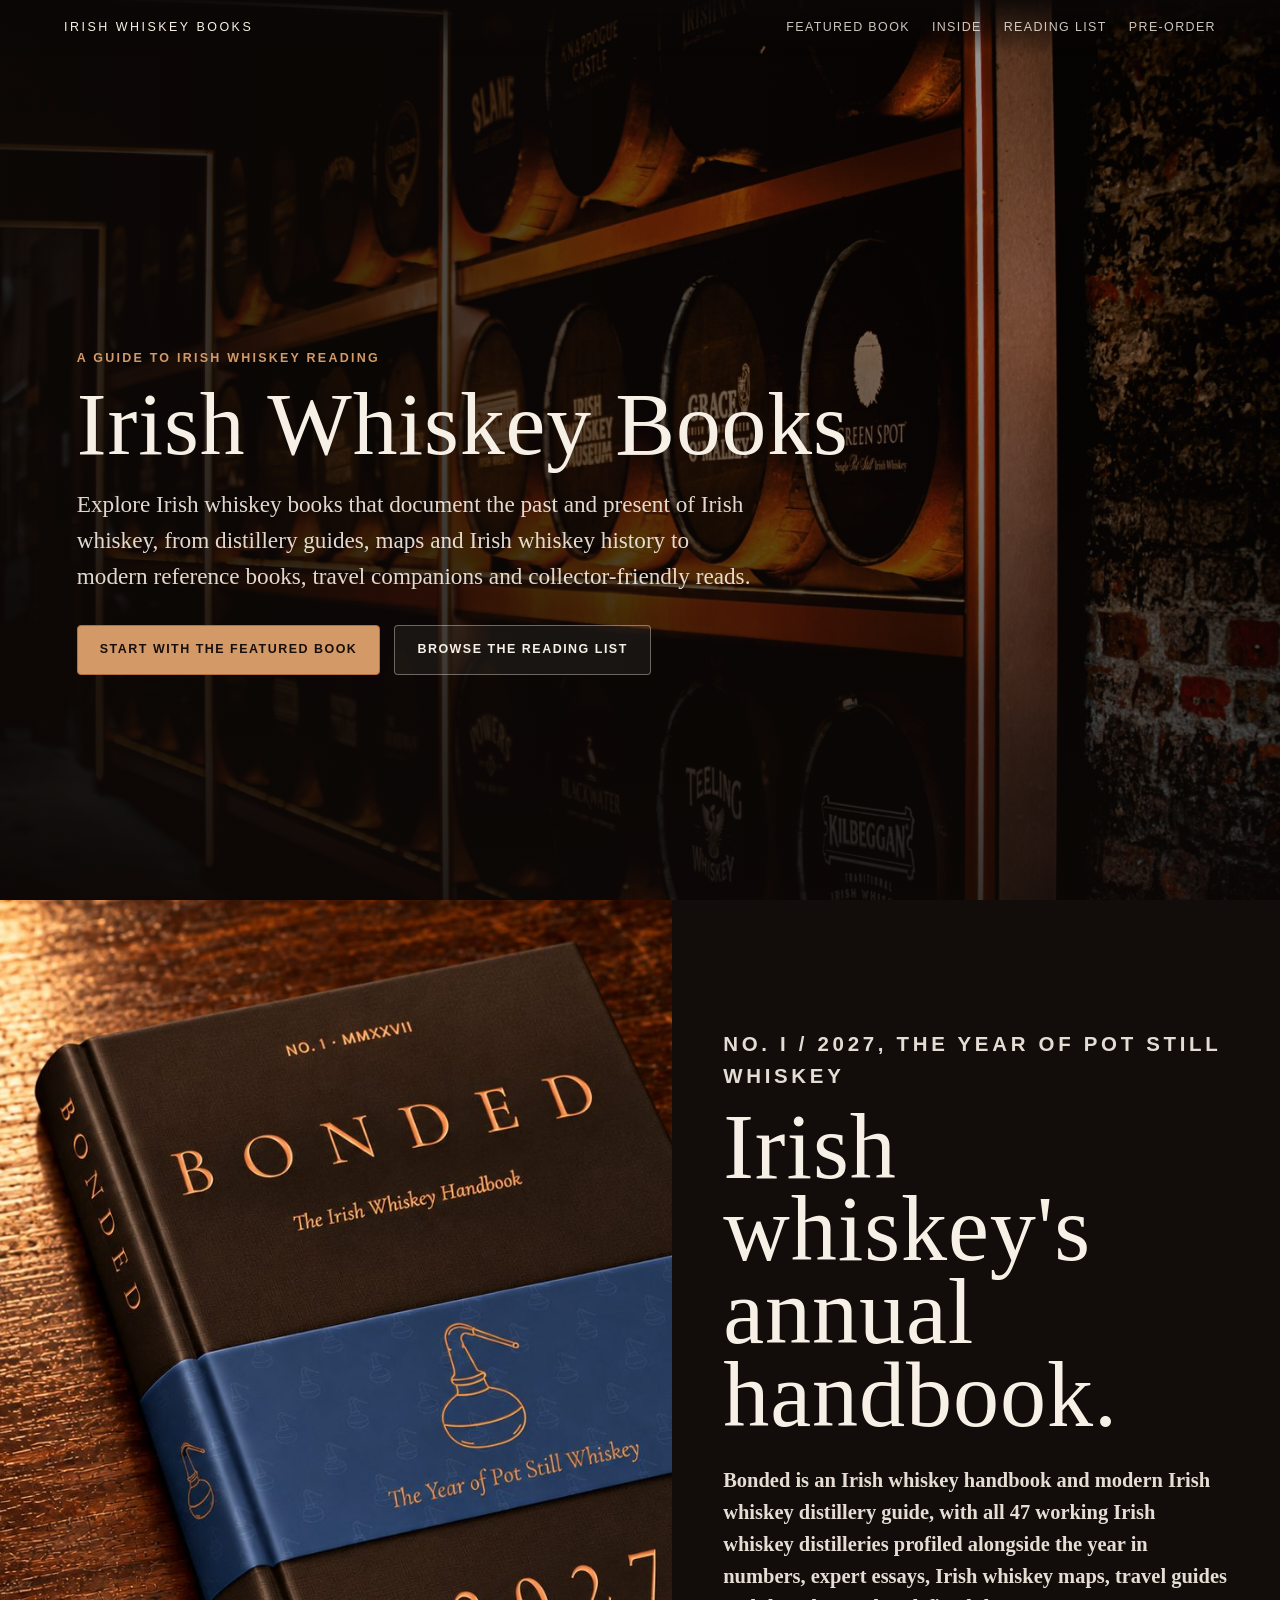
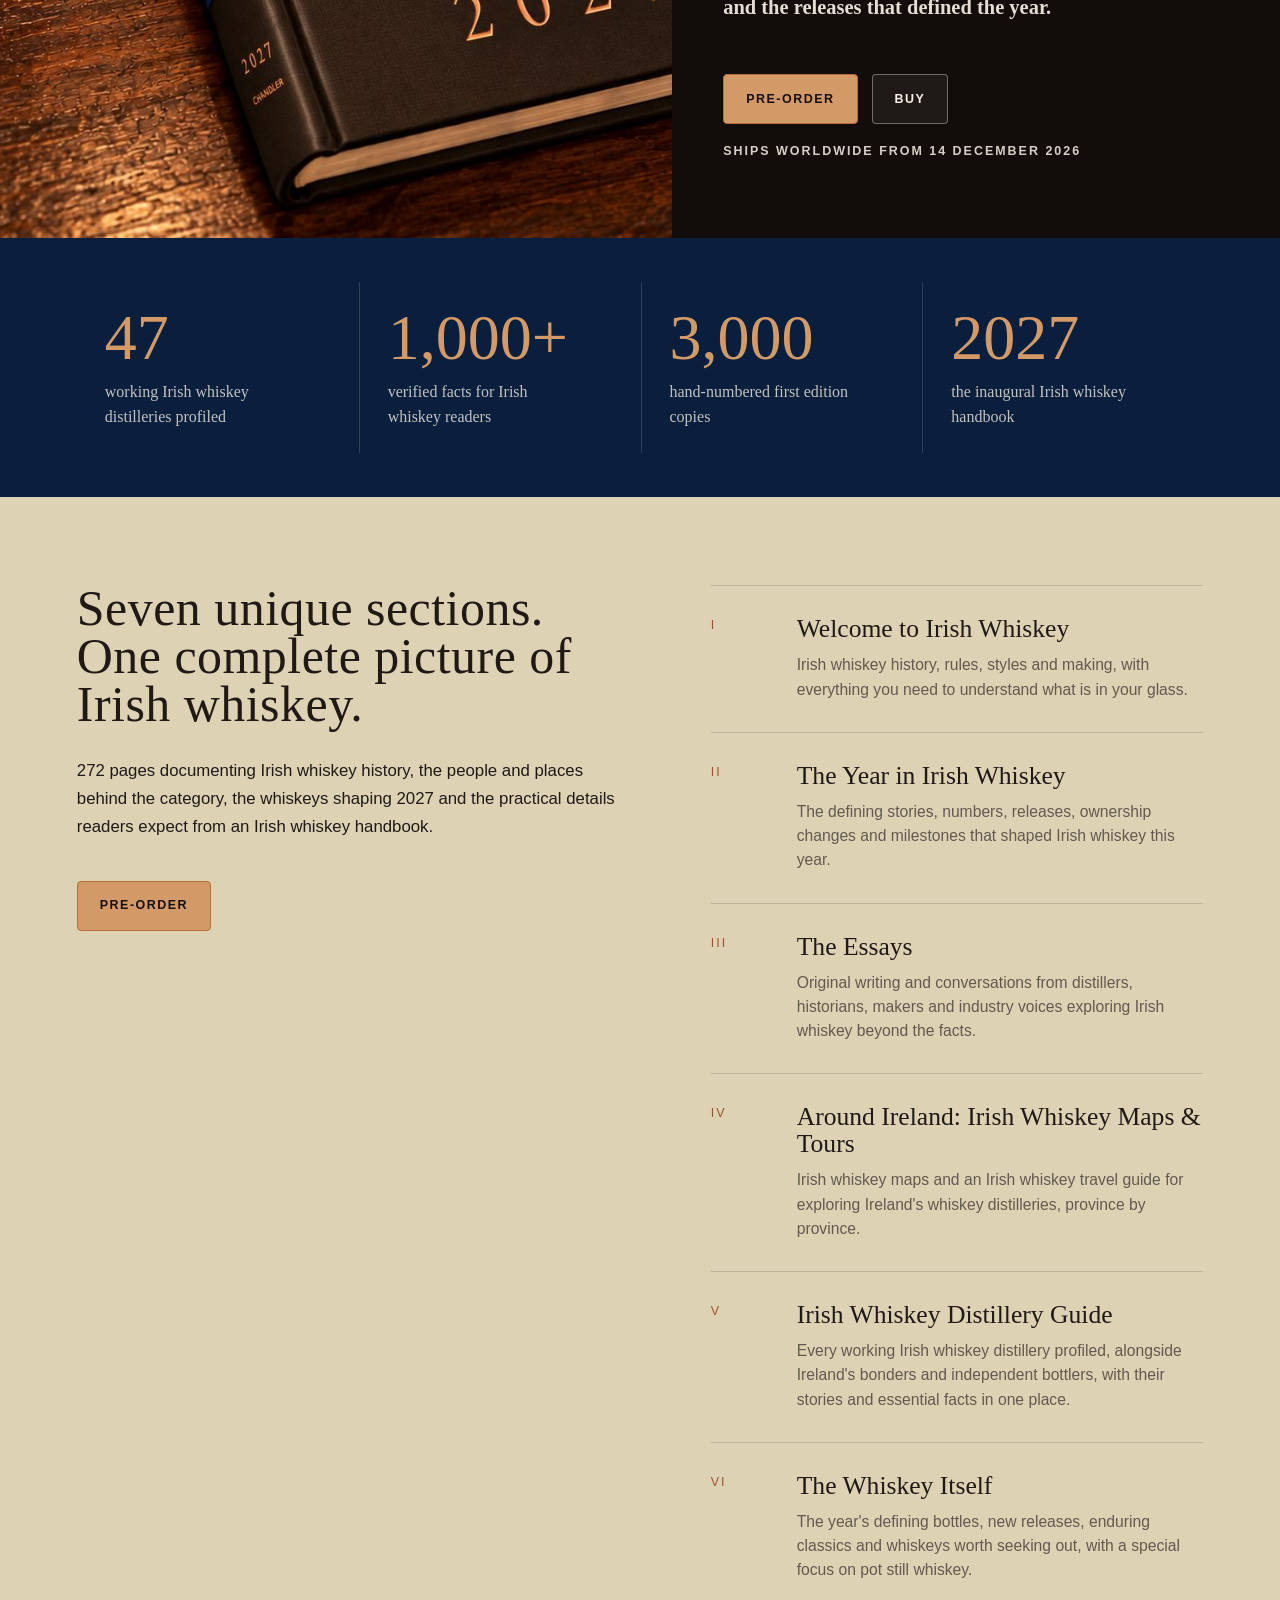
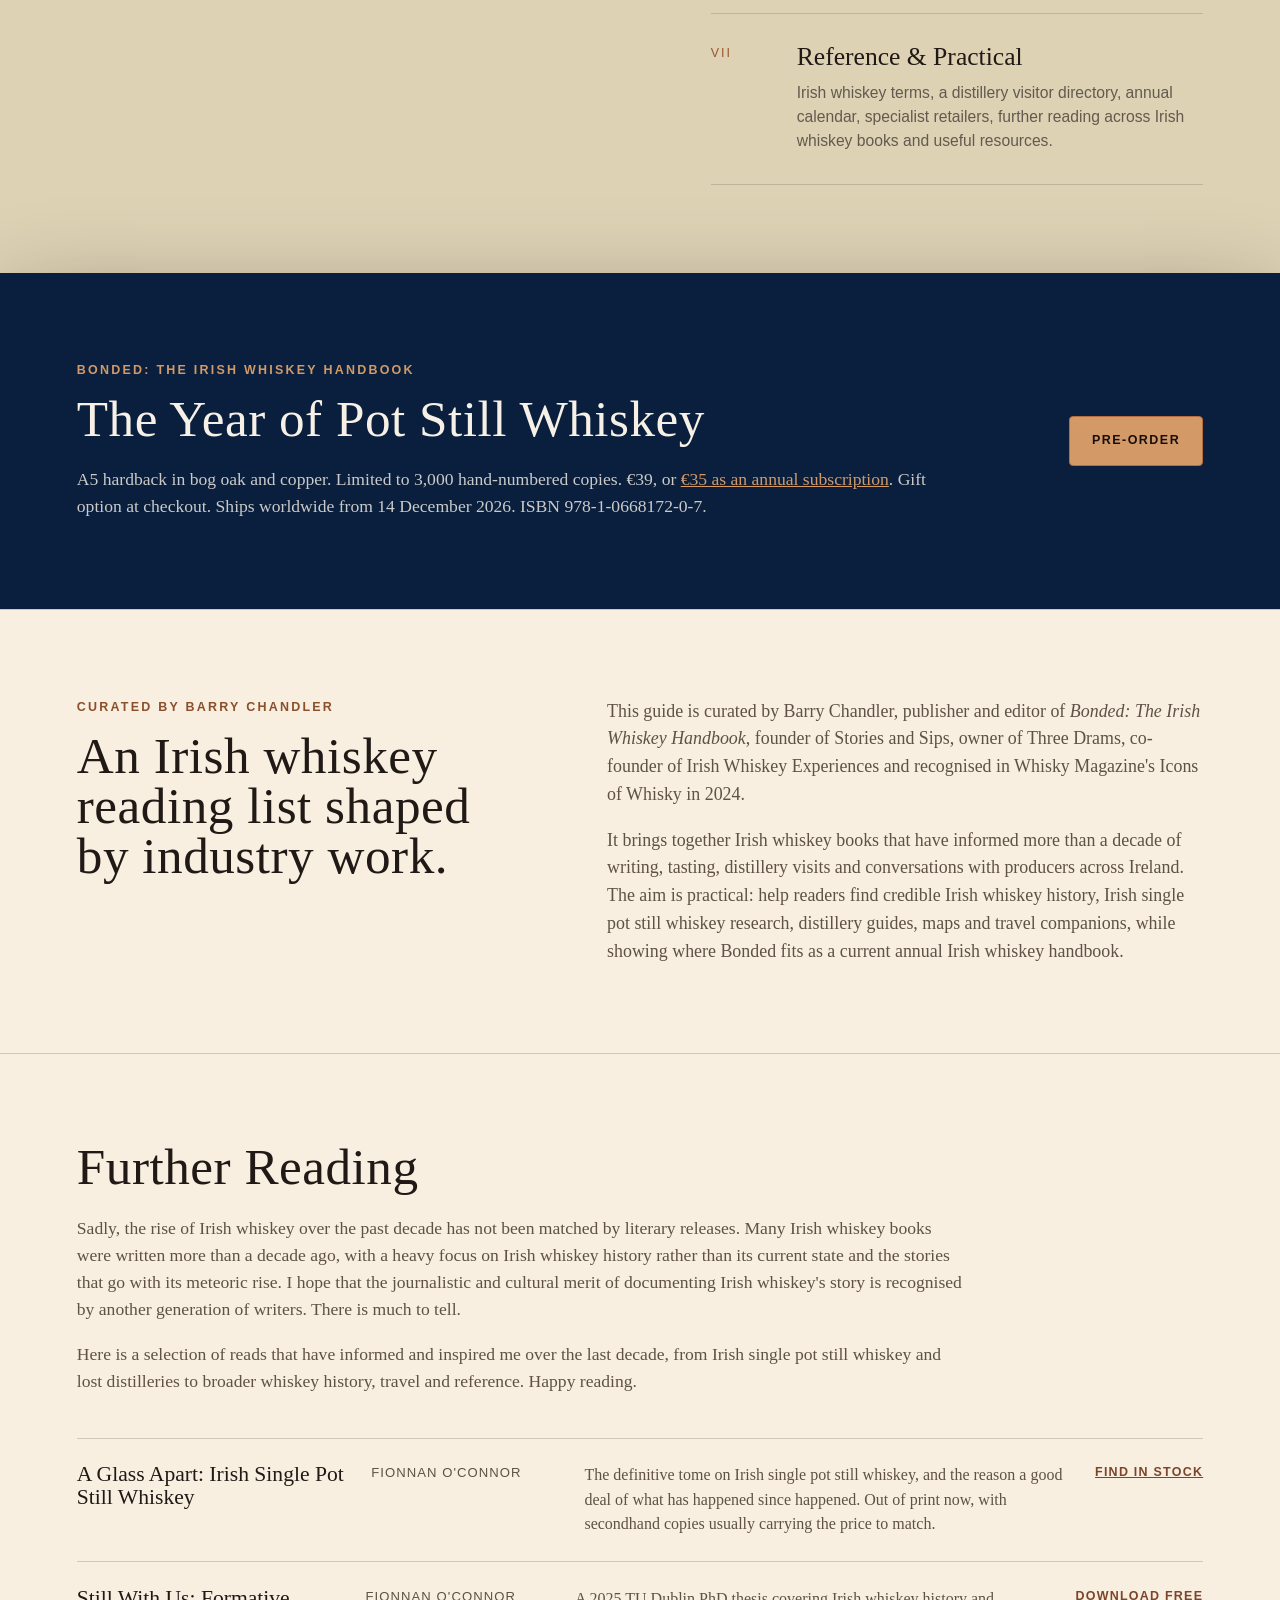
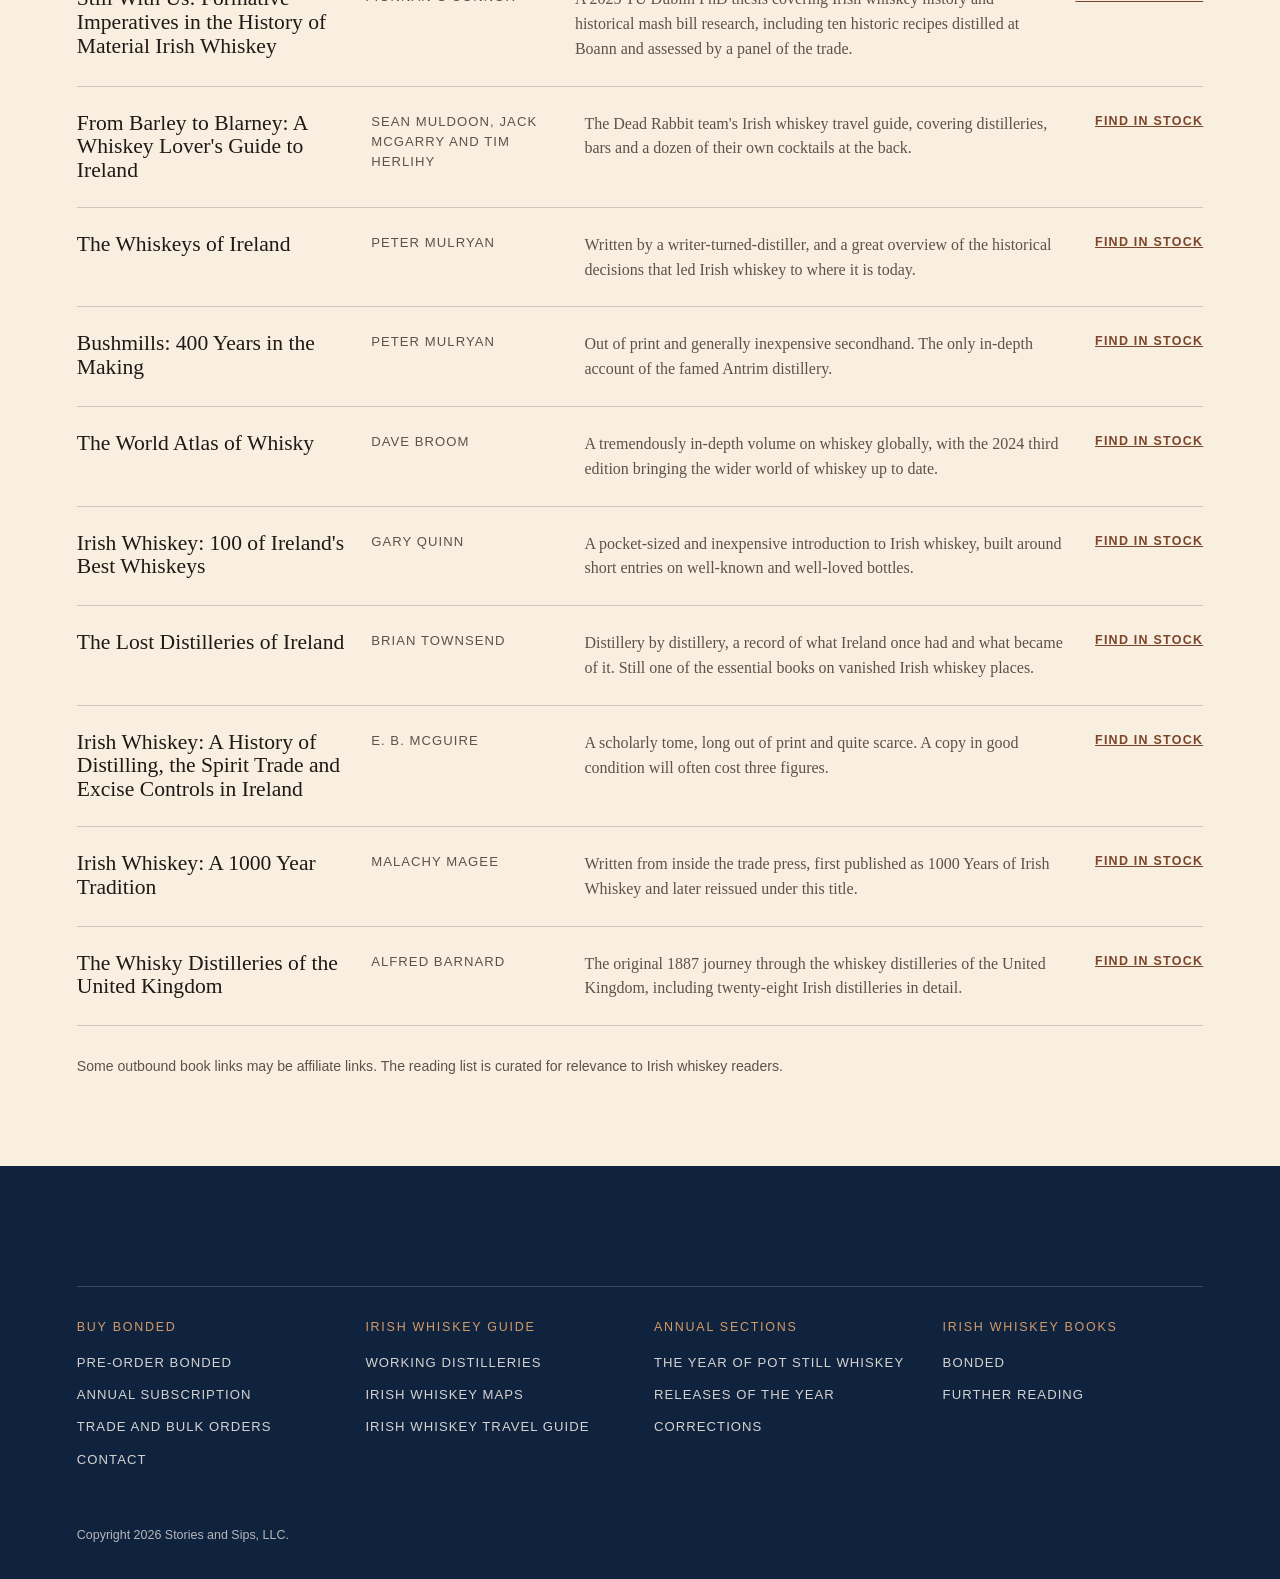
==== commit 13ce3632: "Correct Bonded 2027 facts and pre-order links. Update the page count, distillery count, edition titl" ====
--- a/index.html
+++ b/index.html
@@ -17,12 +17,12 @@
     <meta name="twitter:description" content="Explore Irish whiskey books, the Bonded Irish whiskey handbook, Irish whiskey history, distillery guides, maps and travel guides.">
     <meta name="twitter:image" content="https://irishwhiskeybooks.com/assets/barrel-header.jpeg">
     <!-- Google tag (gtag.js) -->
-    <script async src="https://www.googletagmanager.com/gtag/js?id=G-QBJQXHRLFK"></script>
+    <script async src="https://www.googletagmanager.com/gtag/js?id=G-9MG080TFZW"></script>
     <script>
       window.dataLayer = window.dataLayer || [];
       function gtag(){dataLayer.push(arguments);}
       gtag('js', new Date());
-      gtag('config', 'G-QBJQXHRLFK');
+      gtag('config', 'G-9MG080TFZW');
     </script>
     <link rel="stylesheet" href="styles.css">
     <script type="application/ld+json">
@@ -53,8 +53,10 @@
           {
             "@type": "Book",
             "@id": "https://irishwhiskeybooks.com/#bonded",
-            "name": "Bonded: The Irish Whiskey Handbook",
+            "name": "BONDED: The Irish Whiskey Handbook, No. I / 2027, The Year of Pot Still Whiskey",
             "isbn": "978-1-0668172-0-7",
+            "numberOfPages": 272,
+            "bookEdition": "No. I / 2027",
             "bookFormat": "https://schema.org/Hardcover",
             "inLanguage": "en",
             "author": {
@@ -64,14 +66,25 @@
               "@type": "Organization",
               "name": "Stories and Sips"
             },
-            "description": "Bonded is an Irish whiskey handbook, Irish whiskey distillery guide and annual reference book covering Irish whiskey history, maps, travel guides and the whiskeys shaping the year.",
-            "offers": {
-              "@type": "Offer",
-              "price": "39.00",
-              "priceCurrency": "EUR",
-              "availability": "https://schema.org/PreOrder",
-              "url": "https://irishwhiskeyhandbook.com/#purchase"
-            }
+            "description": "Bonded is a 272-page Irish whiskey handbook, Irish whiskey distillery guide and annual reference book covering Irish whiskey history, maps, travel guides and the whiskeys shaping the year. No. I / 2027, The Year of Pot Still Whiskey, is an A5 hardback in bog oak and copper that profiles all 47 working Irish whiskey distilleries.",
+            "offers": [
+              {
+                "@type": "Offer",
+                "name": "Single copy",
+                "price": "39.00",
+                "priceCurrency": "EUR",
+                "availability": "https://schema.org/PreOrder",
+                "url": "https://irishwhiskeyhandbook.com/product/bonded-2027-the-irish-whiskey-handbook/"
+              },
+              {
+                "@type": "Offer",
+                "name": "Annual subscription",
+                "price": "35.00",
+                "priceCurrency": "EUR",
+                "availability": "https://schema.org/PreOrder",
+                "url": "https://irishwhiskeyhandbook.com/product/bonded-annual-subscription/"
+              }
+            ]
           },
           {
             "@type": "ItemList",
@@ -232,6 +245,7 @@
         <a href="#featured-book">Featured Book</a>
         <a href="#inside">Inside</a>
         <a href="#reading-list">Reading List</a>
+        <a href="https://irishwhiskeyhandbook.com/product/bonded-2027-the-irish-whiskey-handbook/" target="_blank" rel="noopener noreferrer">Pre-order</a>
       </nav>
     </header>
 
@@ -252,23 +266,26 @@
         </div>
       </section>
 
-      <section class="bonded-feature-hero" id="featured-book" aria-label="Bonded: The Irish Whiskey Handbook">
+      <section class="bonded-feature-hero" id="featured-book" aria-label="BONDED: The Irish Whiskey Handbook, No. I / 2027, The Year of Pot Still Whiskey">
         <div class="bonded-feature-media" aria-hidden="true">
           <img src="assets/bonded-header.jpeg" alt="">
         </div>
         <div class="bonded-feature-overlay"></div>
         <div class="bonded-feature-copy">
+          <p class="kicker">No. I / 2027, The Year of Pot Still Whiskey</p>
           <h2>Irish whiskey's annual handbook.</h2>
-          <p>Bonded is an Irish whiskey handbook and modern Irish whiskey distillery guide, with every working distillery profiled alongside the year in numbers, expert essays, Irish whiskey maps, travel guides and the releases that defined the year.</p>
+          <p>Bonded is an Irish whiskey handbook and modern Irish whiskey distillery guide, with all 47 working Irish whiskey distilleries profiled alongside the year in numbers, expert essays, Irish whiskey maps, travel guides and the releases that defined the year.</p>
           <div class="bonded-actions">
-            <a class="button primary" href="https://irishwhiskeyhandbook.com/" target="_blank" rel="noopener noreferrer">Explore the Book</a>
+            <a class="button primary" href="https://irishwhiskeyhandbook.com/product/bonded-2027-the-irish-whiskey-handbook/" target="_blank" rel="noopener noreferrer">Pre-order</a>
+            <a class="button secondary" href="https://irishwhiskeyhandbook.com/product/bonded-2027-the-irish-whiskey-handbook/" target="_blank" rel="noopener noreferrer">Buy</a>
           </div>
+          <p class="shipping-note">Ships worldwide from 14 December 2026</p>
         </div>
       </section>
 
       <section class="stats section section-blue" aria-label="Bonded at a glance">
         <div>
-          <strong>50</strong>
+          <strong>47</strong>
           <span>working Irish whiskey distilleries profiled</span>
         </div>
         <div>
@@ -288,8 +305,8 @@
       <section class="section section-cream sections-overview" id="inside">
         <div class="sections-statement">
           <h2>Seven unique sections. One complete picture of Irish whiskey.</h2>
-          <p>256 pages documenting Irish whiskey history, the people and places behind the category, the whiskeys shaping 2027 and the practical details readers expect from an Irish whiskey handbook.</p>
-          <a class="button primary section-button" href="https://irishwhiskeyhandbook.com/" target="_blank" rel="noopener noreferrer">Explore the Book</a>
+          <p>272 pages documenting Irish whiskey history, the people and places behind the category, the whiskeys shaping 2027 and the practical details readers expect from an Irish whiskey handbook.</p>
+          <a class="button primary section-button" href="https://irishwhiskeyhandbook.com/product/bonded-2027-the-irish-whiskey-handbook/" target="_blank" rel="noopener noreferrer">Pre-order</a>
         </div>
 
         <div class="sections-list" aria-label="Bonded book sections">
@@ -332,7 +349,7 @@
             <span>VI</span>
             <div>
               <h3>The Whiskey Itself</h3>
-              <p>The year's defining bottles, new releases, enduring classics and whiskeys worth seeking out, with a special focus on Irish single pot still whiskey.</p>
+              <p>The year's defining bottles, new releases, enduring classics and whiskeys worth seeking out, with a special focus on pot still whiskey.</p>
             </div>
           </article>
           <article>
@@ -343,6 +360,15 @@
             </div>
           </article>
         </div>
+      </section>
+
+      <section class="book-band section" id="buy" aria-label="Pre-order Bonded">
+        <div>
+          <p class="section-label">BONDED: The Irish Whiskey Handbook</p>
+          <h2>The Year of Pot Still Whiskey</h2>
+          <p>A5 hardback in bog oak and copper. Limited to 3,000 hand-numbered copies. €39, or <a href="https://irishwhiskeyhandbook.com/product/bonded-annual-subscription/" target="_blank" rel="noopener noreferrer">€35 as an annual subscription</a>. Gift option at checkout. Ships worldwide from 14 December 2026. ISBN 978-1-0668172-0-7.</p>
+        </div>
+        <a class="button primary" href="https://irishwhiskeyhandbook.com/product/bonded-2027-the-irish-whiskey-handbook/" target="_blank" rel="noopener noreferrer">Pre-order</a>
       </section>
 
       <section class="section authority-section section-paper" aria-label="About this Irish whiskey books guide">
@@ -399,7 +425,7 @@
           <article>
             <h3>The World Atlas of Whisky</h3>
             <p class="byline">Dave Broom</p>
-            <p>A tremendously in-depth volume on whiskey globally, with the 2024 third edition bringing the wider world of whisky up to date.</p>
+            <p>A tremendously in-depth volume on whiskey globally, with the 2024 third edition bringing the wider world of whiskey up to date.</p>
             <a href="https://www.amazon.nl/-/en/World-Atlas-Whisky-3rd-distilleries/dp/1784726737" aria-label="Find The World Atlas of Whisky in stock" target="_blank" rel="noopener noreferrer">Find in stock</a>
           </article>
           <article>
@@ -429,7 +455,7 @@
           <article>
             <h3>The Whisky Distilleries of the United Kingdom</h3>
             <p class="byline">Alfred Barnard</p>
-            <p>The original 1887 journey through the whisky distilleries of the United Kingdom, including twenty-eight Irish distilleries in detail.</p>
+            <p>The original 1887 journey through the whiskey distilleries of the United Kingdom, including twenty-eight Irish distilleries in detail.</p>
             <a href="https://birlinn.co.uk/product/the-whisky-distilleries-of-the-united-kingdom-2/" aria-label="Find The Whisky Distilleries of the United Kingdom in stock" target="_blank" rel="noopener noreferrer">Find in stock</a>
           </article>
         </div>
@@ -442,20 +468,21 @@
       <div class="footer-grid">
         <div>
           <h3>Buy Bonded</h3>
-          <a href="https://irishwhiskeyhandbook.com/#purchase" target="_blank" rel="noopener noreferrer">Pre-order Bonded</a>
-          <a href="https://irishwhiskeyhandbook.com/trade/" target="_blank" rel="noopener noreferrer">Trade And Bulk Orders</a>
+          <a href="https://irishwhiskeyhandbook.com/product/bonded-2027-the-irish-whiskey-handbook/" target="_blank" rel="noopener noreferrer">Pre-order Bonded</a>
+          <a href="https://irishwhiskeyhandbook.com/product/bonded-annual-subscription/" target="_blank" rel="noopener noreferrer">Annual Subscription</a>
+          <a href="https://irishwhiskeyhandbook.com/bulk-orders/#retail" target="_blank" rel="noopener noreferrer">Trade And Bulk Orders</a>
           <a href="https://irishwhiskeyhandbook.com/contact/" target="_blank" rel="noopener noreferrer">Contact</a>
         </div>
         <div>
           <h3>Irish Whiskey Guide</h3>
-          <a href="https://irishwhiskeyhandbook.com/working-distilleries/" target="_blank" rel="noopener noreferrer">Working Distilleries</a>
-          <a href="https://irishwhiskeyhandbook.com/irish-whiskey-maps/" target="_blank" rel="noopener noreferrer">Irish Whiskey Maps</a>
-          <a href="https://irishwhiskeyhandbook.com/irish-whiskey-travel-guides/" target="_blank" rel="noopener noreferrer">Irish Whiskey Travel Guide</a>
+          <a href="https://irishwhiskeyhandbook.com/irish-whiskey-distilleries/" target="_blank" rel="noopener noreferrer">Working Distilleries</a>
+          <a href="https://irishwhiskeyhandbook.com/irish-whiskey-map/" target="_blank" rel="noopener noreferrer">Irish Whiskey Maps</a>
+          <a href="https://irishwhiskeyhandbook.com/irish-whiskey-map/" target="_blank" rel="noopener noreferrer">Irish Whiskey Travel Guide</a>
         </div>
         <div>
           <h3>Annual Sections</h3>
-          <a href="https://irishwhiskeyhandbook.com/pot-still-whiskey/" target="_blank" rel="noopener noreferrer">Irish Single Pot Still Whiskey</a>
-          <a href="https://irishwhiskeyhandbook.com/releases-of-the-year/" target="_blank" rel="noopener noreferrer">Releases Of The Year</a>
+          <a href="https://irishwhiskeyhandbook.com/single-pot-still-irish-whiskey/" target="_blank" rel="noopener noreferrer">The Year of Pot Still Whiskey</a>
+          <a href="https://irishwhiskeyhandbook.com/irish-whiskey-releases-2027/" target="_blank" rel="noopener noreferrer">Releases Of The Year</a>
           <a href="https://irishwhiskeyhandbook.com/corrections/" target="_blank" rel="noopener noreferrer">Corrections</a>
         </div>
         <div>
--- a/styles.css
+++ b/styles.css
@@ -239,34 +239,44 @@
   position: relative;
   min-height: 100vh;
   display: grid;
-  align-items: center;
+  grid-template-columns: minmax(0, 1.05fr) minmax(420px, 0.95fr);
+  align-items: stretch;
   overflow: hidden;
-  padding: 128px clamp(22px, 6vw, 84px) 76px;
+  padding: 0;
+  background: #120c0a;
 }
 
 .bonded-feature-media,
 .bonded-feature-overlay {
-  position: absolute;
-  inset: 0;
+  position: relative;
+  inset: auto;
+}
+
+.bonded-feature-media {
+  min-height: 100vh;
+  background: #1a100c;
 }
 
 .bonded-feature-media img {
   width: 100%;
   height: 100%;
   object-fit: cover;
+  object-position: 32% center;
 }
 
 .bonded-feature-overlay {
-  background:
-    linear-gradient(90deg, rgba(13, 8, 6, 0.05) 0%, rgba(13, 8, 6, 0.14) 38%, rgba(13, 8, 6, 0.84) 63%, rgba(13, 8, 6, 0.98) 100%),
-    linear-gradient(0deg, rgba(13, 8, 6, 0.7) 0%, rgba(13, 8, 6, 0.08) 58%);
+  display: none;
 }
 
 .bonded-feature-copy {
   position: relative;
   z-index: 2;
-  max-width: 660px;
-  margin-left: auto;
+  max-width: none;
+  margin-left: 0;
+  display: flex;
+  flex-direction: column;
+  justify-content: center;
+  padding: 128px clamp(28px, 4vw, 72px) 76px clamp(28px, 4vw, 64px);
   color: var(--ink);
 }
 
@@ -284,6 +294,9 @@
 }
 
 .bonded-actions {
+  display: flex;
+  flex-wrap: wrap;
+  gap: 14px;
   margin-top: 30px;
 }
 
@@ -543,6 +556,10 @@
   font-size: 1.1rem;
 }
 
+.book-band a:not(.button) {
+  color: var(--copper-light);
+}
+
 .reader-list {
   display: grid;
   grid-template-columns: repeat(4, minmax(0, 1fr));
@@ -771,15 +788,19 @@
       linear-gradient(180deg, rgba(13, 8, 6, 0.12) 0%, rgba(13, 8, 6, 0.28) 38%, rgba(13, 8, 6, 0.94) 76%, rgba(13, 8, 6, 0.98) 100%);
   }
 
-  .bonded-feature-overlay {
-    background:
-      linear-gradient(180deg, rgba(13, 8, 6, 0.08) 0%, rgba(13, 8, 6, 0.22) 42%, rgba(13, 8, 6, 0.94) 76%, rgba(13, 8, 6, 0.99) 100%);
+  .bonded-feature-hero {
+    grid-template-columns: 1fr;
+    min-height: 0;
+  }
+
+  .bonded-feature-media {
+    min-height: 62vh;
   }
 
   .bonded-feature-copy {
-    max-width: 640px;
+    max-width: none;
     margin-left: 0;
-    padding-top: 34vh;
+    padding: 36px clamp(22px, 6vw, 48px) 56px;
   }
 
   .intro,
@@ -840,12 +861,19 @@
   }
 
   .bonded-feature-hero {
-    min-height: 96vh;
-    padding-bottom: 48px;
+    min-height: 0;
+  }
+
+  .bonded-feature-media {
+    min-height: 48vh;
   }
 
   .bonded-feature-copy h2 {
     font-size: 3.35rem;
+  }
+
+  .bonded-feature-copy .shipping-note {
+    letter-spacing: 0.08em;
   }
 
   .section {
